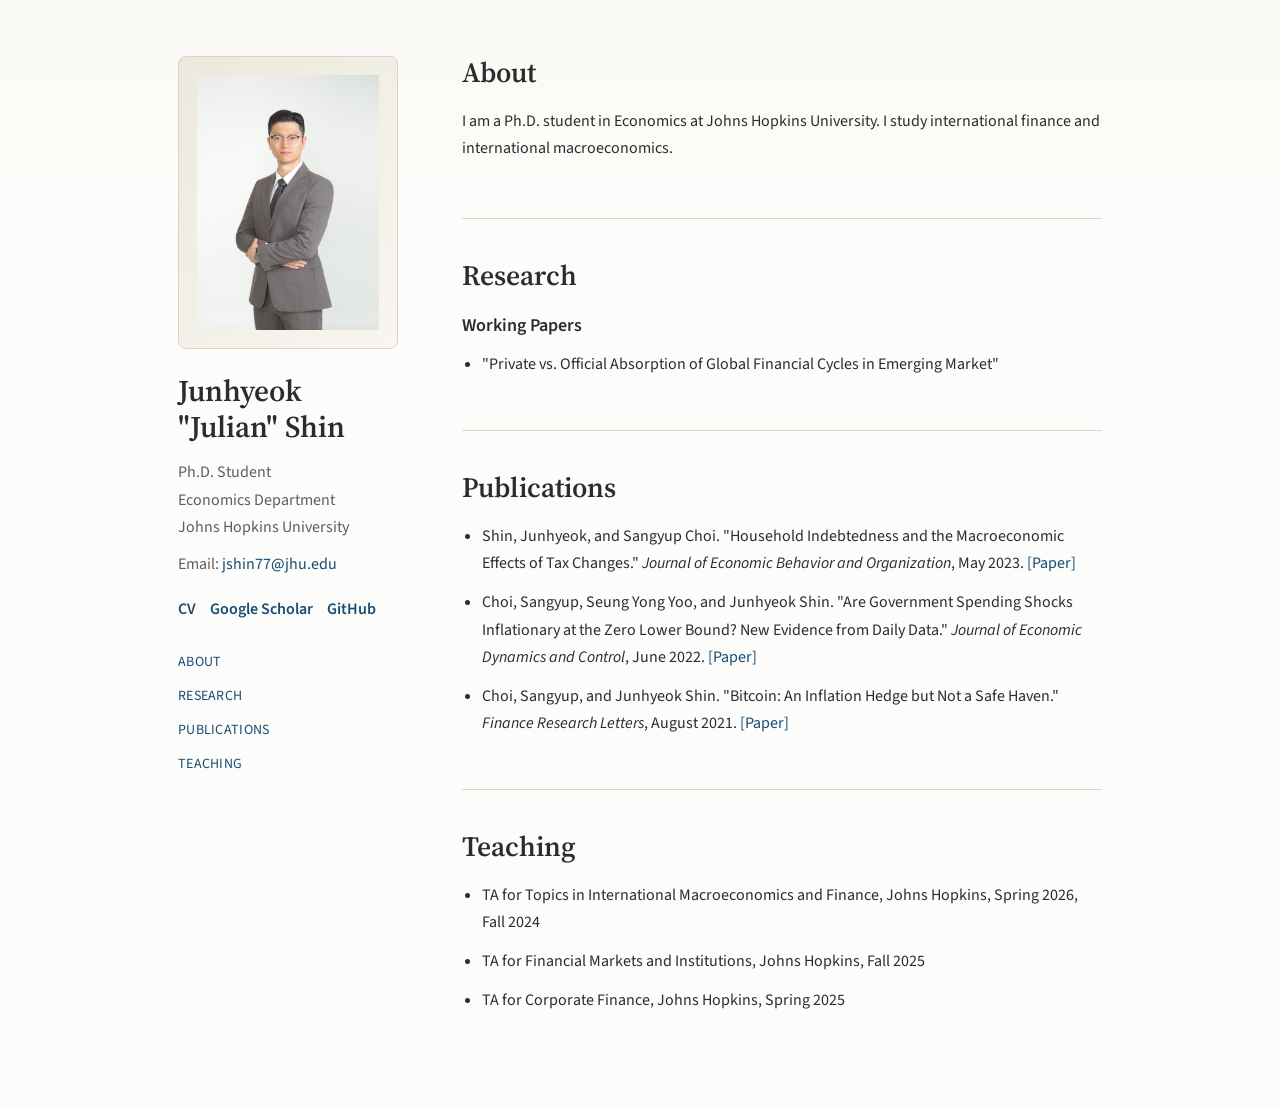
==== index.html @ c839daa8 "Update profile photo" ====
<!DOCTYPE html>
<html lang="en">
<head>
  <meta charset="utf-8">
  <meta name="viewport" content="width=device-width, initial-scale=1">
  <title>Junhyeok "Julian" Shin</title>
  <meta
    name="description"
    content="Academic website for Junhyeok Shin, Ph.D. student in Economics at Johns Hopkins University."
  >
  <link rel="preconnect" href="https://fonts.googleapis.com">
  <link rel="preconnect" href="https://fonts.gstatic.com" crossorigin>
  <link
    href="https://fonts.googleapis.com/css2?family=Source+Serif+4:opsz,wght@8..60,400;8..60,600&family=Source+Sans+3:wght@300;400;600&display=swap"
    rel="stylesheet"
  >
  <link rel="stylesheet" href="assets/css/style.css">
</head>
<body>
  <div class="page">
    <aside class="sidebar">
      <div class="photo">
        <img src="assets/images/profile_v2.JPG" alt="Portrait of Junhyeok Shin">
      </div>

      <h1>Junhyeok "Julian" Shin</h1>

      <p class="affiliation">
        Ph.D. Student<br>
        Economics Department<br>
        Johns Hopkins University
      </p>

      <p class="contact">
        Email:
        <a href="mailto:jshin77@jhu.edu">jshin77@jhu.edu</a>
      </p>      

      <div class="links" aria-label="Primary links">
        <a href="assets/files/cv.pdf">CV</a>
        <a
          href="https://scholar.google.com/citations?user=n0yhWNoAAAAJ&hl=en"
          target="_blank"
          rel="noreferrer"
        >Google Scholar</a>
        <a href="https://github.com/junhyeokshin-econ" target="_blank" rel="noreferrer">GitHub</a>
      </div>

      <nav class="section-nav" aria-label="Section navigation">
        <a href="#about">About</a>
        <a href="#research">Research</a>
        <a href="#publications">Publications</a>
        <a href="#teaching">Teaching</a>
      </nav>
    </aside>

    <main class="content">
      <section id="about" class="section">
        <h2>About</h2>
        <p>
          I am a Ph.D. student in Economics at Johns Hopkins University. 
          I study international finance and international macroeconomics.
        </p>
        
      </section>

      <section id="research" class="section">
        <h2>Research</h2>
        

        <div class="entry-list">
          <article class="entry">
            <h3>Working Papers</h3>
            <ul>
              <li>
                "Private vs. Official Absorption of Global Financial Cycles in Emerging Market"
              </li>
            </ul>
          </article>          
        </div>
      </section>

      <section id="publications" class="section">
        <h2>Publications</h2>
        <ul class="publication-list">
          <li>
            Shin, Junhyeok, and Sangyup Choi. "Household Indebtedness and the
            Macroeconomic Effects of Tax Changes." <em>Journal of Economic Behavior
            and Organization</em>, May 2023.
            <a href="https://doi.org/10.1016/j.jebo.2023.02.022" target="_blank" rel="noreferrer">[Paper]</a>
          </li>
          <li>
            Choi, Sangyup, Seung Yong Yoo, and Junhyeok Shin. "Are Government
            Spending Shocks Inflationary at the Zero Lower Bound? New Evidence from
            Daily Data." <em>Journal of Economic Dynamics and Control</em>, June
            2022.
            <a href="https://doi.org/10.1016/j.jedc.2022.104423" target="_blank" rel="noreferrer">[Paper]</a>
          </li>
          <li>
            Choi, Sangyup, and Junhyeok Shin. "Bitcoin: An Inflation Hedge but Not a
            Safe Haven." <em>Finance Research Letters</em>, August 2021.
            <a href="https://doi.org/10.1016/j.frl.2021.102379" target="_blank" rel="noreferrer">[Paper]</a>
          </li>
        </ul>
      </section>

      <section id="teaching" class="section">
        <h2>Teaching</h2>
        <ul class="publication-list">
          <li>TA for Topics in International Macroeconomics and Finance, Johns Hopkins, Spring 2026, Fall 2024</li>
          <li>TA for Financial Markets and Institutions, Johns Hopkins, Fall 2025</li>
          <li>TA for Corporate Finance, Johns Hopkins, Spring 2025</li>
        </ul>
      
    
    </main>
  </div>
</body>
</html>
---- assets/css/style.css ----
:root {
  --text: #2c2c2c;
  --text-secondary: #5d5d5d;
  --text-light: #767676;
  --accent: #184d74;
  --accent-hover: #0f334d;
  --background: #fcfcfa;
  --surface: #f0efe9;
  --border: #d8d4ca;
  --sidebar-width: 220px;
  --page-width: 980px;
  --page-gap: 64px;
  --section-gap: 40px;
}

*,
*::before,
*::after {
  box-sizing: border-box;
}

html {
  scroll-behavior: smooth;
}

body {
  margin: 0;
  font-family: "Source Sans 3", "Helvetica Neue", Arial, sans-serif;
  font-size: 16px;
  line-height: 1.7;
  color: var(--text);
  background: linear-gradient(180deg, #faf9f5 0%, var(--background) 220px);
  -webkit-font-smoothing: antialiased;
}

a {
  color: var(--accent);
  text-decoration: none;
}

a:hover {
  color: var(--accent-hover);
}

.page {
  max-width: var(--page-width);
  margin: 0 auto;
  padding: 56px 28px 80px;
  display: flex;
  gap: var(--page-gap);
}

.sidebar {
  width: var(--sidebar-width);
  flex-shrink: 0;
  position: sticky;
  top: 40px;
  align-self: flex-start;
}

.photo {
  width: 100%;
  aspect-ratio: 3 / 4;
  border: 1px solid var(--border);
  border-radius: 8px;
  background: linear-gradient(135deg, #ece8dd 0%, #f8f6ef 100%);
  color: var(--text-light);
  display: flex;
  align-items: center;
  justify-content: center;
  padding: 18px;
  margin-bottom: 24px;
  text-align: center;
  font-size: 14px;
}

.photo img {
  width: 100%;
  height: 100%;
  object-fit: contain;
  display: block;
}

.sidebar h1 {
  margin: 0 0 14px;
  font-family: "Source Serif 4", Georgia, serif;
  font-size: 30px;
  font-weight: 600;
  line-height: 1.2;
}

.affiliation,
.contact {
  margin: 0 0 10px;
  color: var(--text-secondary);
}

.links {
  display: flex;
  flex-wrap: wrap;
  gap: 14px;
  margin: 18px 0 28px;
  font-weight: 600;
}

.section-nav {
  display: flex;
  flex-direction: column;
  gap: 10px;
  font-size: 14px;
  letter-spacing: 0.02em;
  text-transform: uppercase;
}

.content {
  min-width: 0;
  flex: 1;
}

.section {
  padding-bottom: var(--section-gap);
  margin-bottom: var(--section-gap);
  border-bottom: 1px solid var(--border);
}

.section:last-child {
  border-bottom: 0;
  margin-bottom: 0;
  padding-bottom: 0;
}

.section h2 {
  margin: 0 0 18px;
  font-family: "Source Serif 4", Georgia, serif;
  font-size: 28px;
  font-weight: 600;
  line-height: 1.2;
}

.section p {
  margin: 0 0 16px;
}

.entry-list {
  display: grid;
  gap: 28px;
}

.entry h3 {
  margin: 0 0 10px;
  font-size: 18px;
  font-weight: 600;
  color: var(--text);
}

.entry ul,
.publication-list {
  margin: 0;
  padding-left: 20px;
}

.entry li,
.publication-list li {
  margin-bottom: 12px;
}

@media (max-width: 860px) {
  .page {
    flex-direction: column;
    gap: 36px;
    padding: 32px 20px 56px;
  }

  .sidebar {
    width: 100%;
    position: static;
  }

  .photo {
    max-width: 240px;
  }

  .section-nav {
    flex-direction: row;
    flex-wrap: wrap;
    gap: 14px;
  }

  .section h2 {
    font-size: 24px;
  }
}
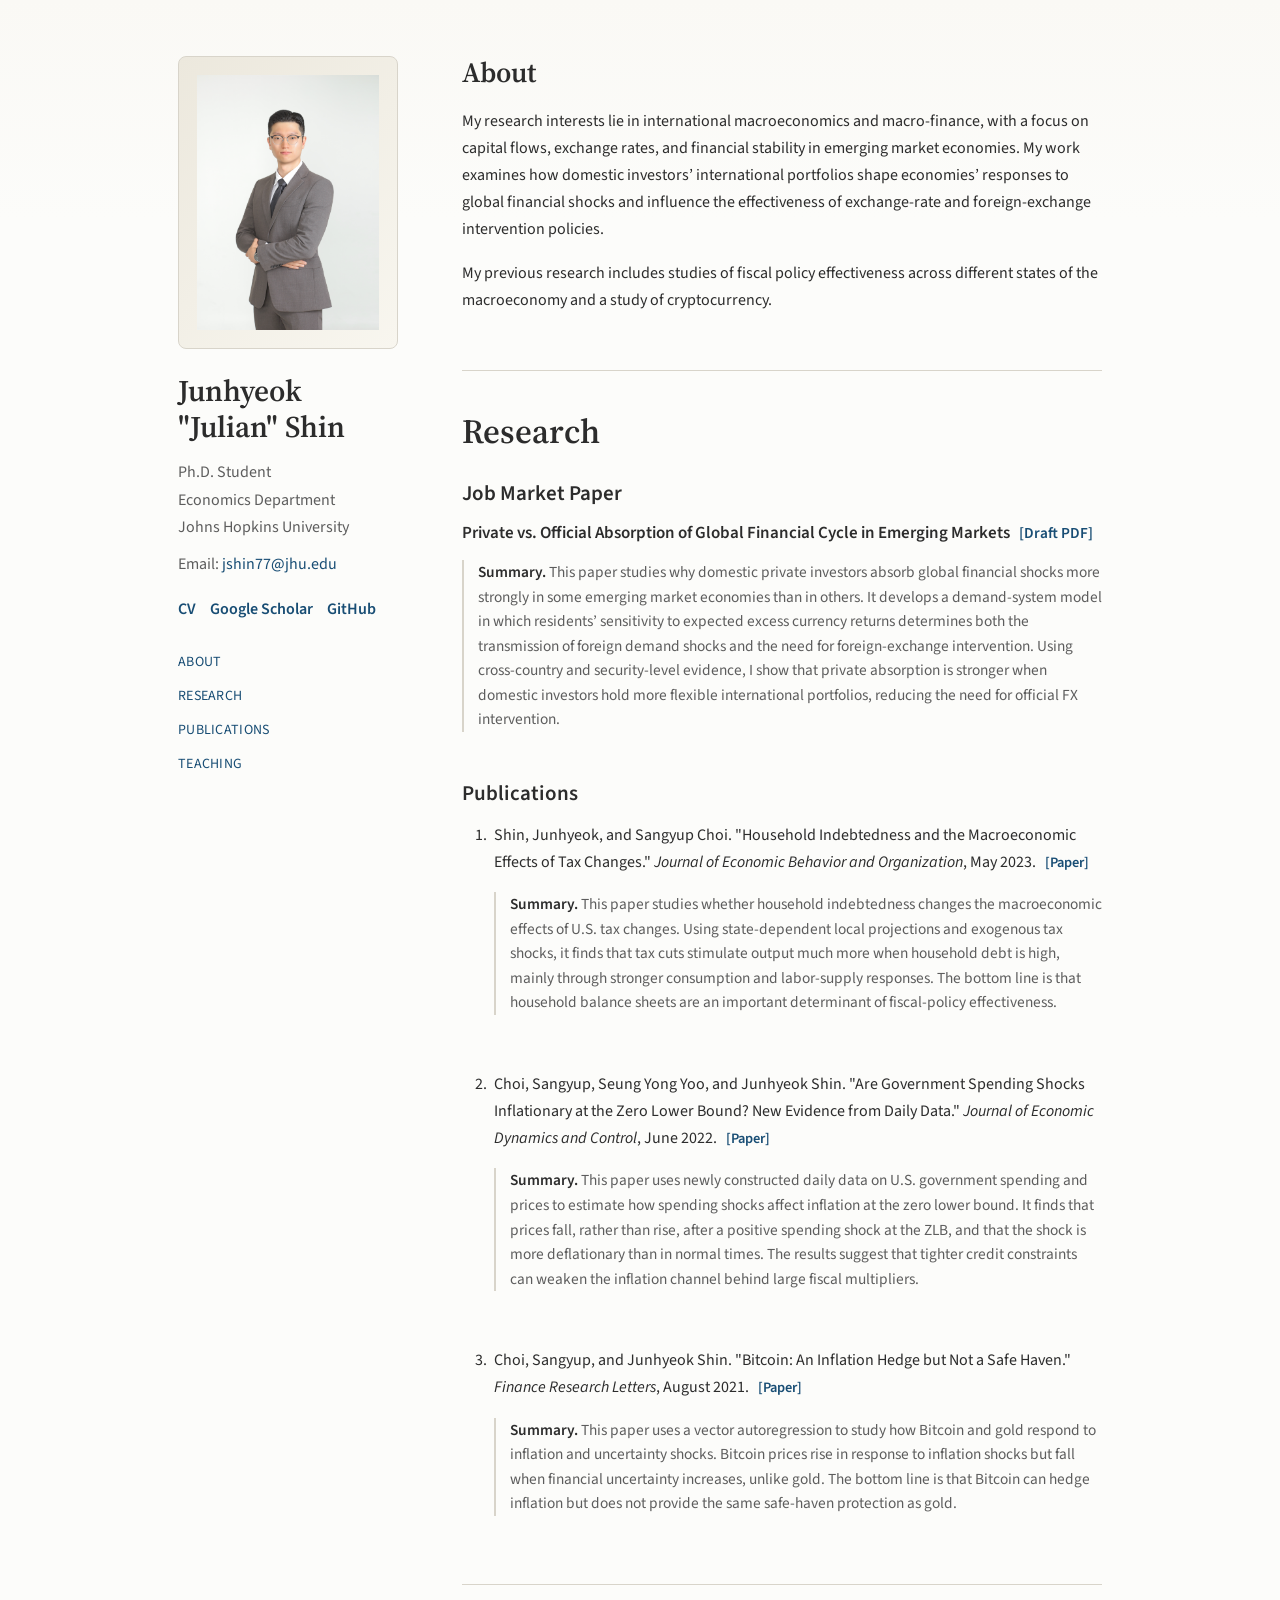
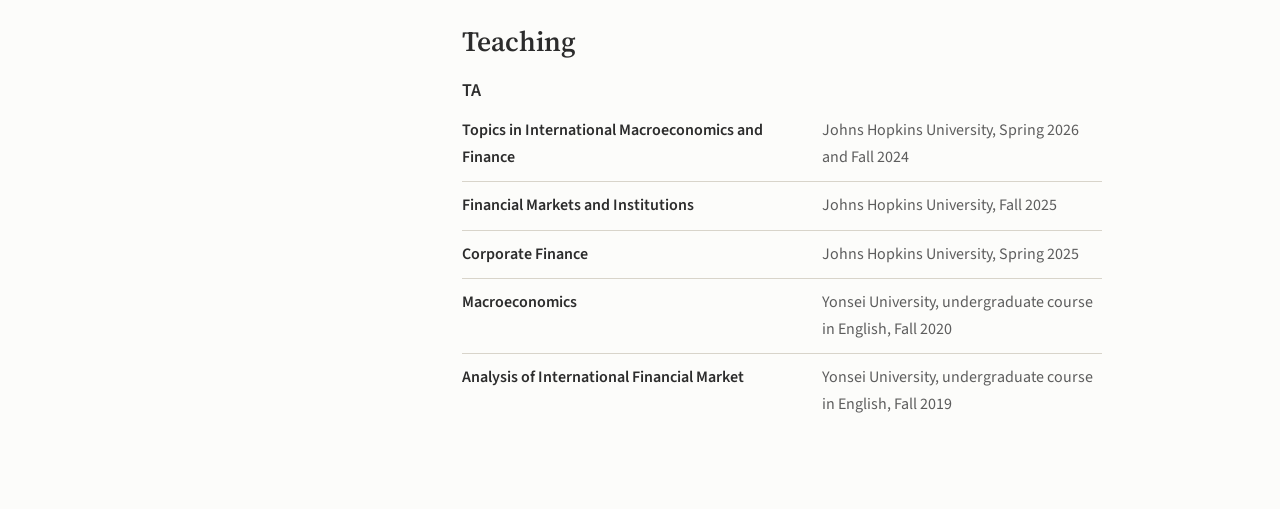
==== commit b0653bc6: "Extended About section. Added paper summaries. Restructured research and teaching tabs" ====
--- a/index.html
+++ b/index.html
@@ -11,7 +11,7 @@
   <link rel="preconnect" href="https://fonts.googleapis.com">
   <link rel="preconnect" href="https://fonts.gstatic.com" crossorigin>
   <link
-    href="https://fonts.googleapis.com/css2?family=Source+Serif+4:opsz,wght@8..60,400;8..60,600&family=Source+Sans+3:wght@300;400;600&display=swap"
+    href="https://fonts.googleapis.com/css2?family=Source+Serif+4:opsz,wght@8..60,400;8..60,600&amp;family=Source+Sans+3:wght@300;400;600&amp;display=swap"
     rel="stylesheet"
   >
   <link rel="stylesheet" href="assets/css/style.css">
@@ -34,12 +34,12 @@
       <p class="contact">
         Email:
         <a href="mailto:jshin77@jhu.edu">jshin77@jhu.edu</a>
-      </p>      
+      </p>
 
       <div class="links" aria-label="Primary links">
         <a href="assets/files/cv.pdf">CV</a>
         <a
-          href="https://scholar.google.com/citations?user=n0yhWNoAAAAJ&hl=en"
+          href="https://scholar.google.com/citations?user=n0yhWNoAAAAJ&amp;hl=en"
           target="_blank"
           rel="noreferrer"
         >Google Scholar</a>
@@ -58,61 +58,104 @@
       <section id="about" class="section">
         <h2>About</h2>
         <p>
-          I am a Ph.D. student in Economics at Johns Hopkins University. 
-          I study international finance and international macroeconomics.
+          My research interests lie in international macroeconomics and macro-finance, with a focus on capital flows, exchange rates, and financial stability in emerging market economies. My work examines how domestic investors&rsquo; international portfolios shape economies&rsquo; responses to global financial shocks and influence the effectiveness of exchange-rate and foreign-exchange intervention policies.
         </p>
-        
+        <p>
+          My previous research includes studies of fiscal policy effectiveness across different states of the macroeconomy and a study of cryptocurrency.
+        </p>
       </section>
 
-      <section id="research" class="section">
+      <section id="research" class="section research-section">
         <h2>Research</h2>
-        
 
         <div class="entry-list">
           <article class="entry">
-            <h3>Working Papers</h3>
-            <ul>
-              <li>
-                "Private vs. Official Absorption of Global Financial Cycles in Emerging Market"
+            <h3>Job Market Paper</h3>
+            <div class="paper-list">
+              <article class="paper">
+                <h4>
+                  Private vs. Official Absorption of Global Financial Cycle in Emerging Markets
+                  <a class="paper-link" href="assets/files/JMP-Draft_Jul21.pdf">[Draft PDF]</a>
+                </h4>
+                <p class="paper-summary">
+                  <span class="summary-label">Summary.</span>
+                  This paper studies why domestic private investors absorb global financial shocks more strongly in some emerging market economies than in others. It develops a demand-system model in which residents&rsquo; sensitivity to expected excess currency returns determines both the transmission of foreign demand shocks and the need for foreign-exchange intervention. Using cross-country and security-level evidence, I show that private absorption is stronger when domestic investors hold more flexible international portfolios, reducing the need for official FX intervention.
+                </p>
+              </article>
+            </div>
+          </article>
+          <article id="publications" class="entry">
+            <h3>Publications</h3>
+            <ol class="publication-list">
+              <li class="publication">
+                <p class="publication-citation">
+                  Shin, Junhyeok, and Sangyup Choi. "Household Indebtedness and the
+                  Macroeconomic Effects of Tax Changes." <em>Journal of Economic Behavior
+                  and Organization</em>, May 2023.
+                  <a class="paper-link" href="https://doi.org/10.1016/j.jebo.2023.02.022" target="_blank" rel="noreferrer">[Paper]</a>
+                </p>
+                <p class="paper-summary">
+                  <span class="summary-label">Summary.</span>
+                  This paper studies whether household indebtedness changes the macroeconomic effects of U.S. tax changes. Using state-dependent local projections and exogenous tax shocks, it finds that tax cuts stimulate output much more when household debt is high, mainly through stronger consumption and labor-supply responses. The bottom line is that household balance sheets are an important determinant of fiscal-policy effectiveness.
+                </p>
               </li>
-            </ul>
-          </article>          
+              <li class="publication">
+                <p class="publication-citation">
+                  Choi, Sangyup, Seung Yong Yoo, and Junhyeok Shin. "Are Government
+                  Spending Shocks Inflationary at the Zero Lower Bound? New Evidence from
+                  Daily Data." <em>Journal of Economic Dynamics and Control</em>, June
+                  2022.
+                  <a class="paper-link" href="https://doi.org/10.1016/j.jedc.2022.104423" target="_blank" rel="noreferrer">[Paper]</a>
+                </p>
+                <p class="paper-summary">
+                  <span class="summary-label">Summary.</span>
+                  This paper uses newly constructed daily data on U.S. government spending and prices to estimate how spending shocks affect inflation at the zero lower bound. It finds that prices fall, rather than rise, after a positive spending shock at the ZLB, and that the shock is more deflationary than in normal times. The results suggest that tighter credit constraints can weaken the inflation channel behind large fiscal multipliers.
+                </p>
+              </li>
+              <li class="publication">
+                <p class="publication-citation">
+                  Choi, Sangyup, and Junhyeok Shin. "Bitcoin: An Inflation Hedge but Not a
+                  Safe Haven." <em>Finance Research Letters</em>, August 2021.
+                  <a class="paper-link" href="https://doi.org/10.1016/j.frl.2021.102379" target="_blank" rel="noreferrer">[Paper]</a>
+                </p>
+                <p class="paper-summary">
+                  <span class="summary-label">Summary.</span>
+                  This paper uses a vector autoregression to study how Bitcoin and gold respond to inflation and uncertainty shocks. Bitcoin prices rise in response to inflation shocks but fall when financial uncertainty increases, unlike gold. The bottom line is that Bitcoin can hedge inflation but does not provide the same safe-haven protection as gold.
+                </p>
+              </li>
+            </ol>
+          </article>
         </div>
-      </section>
-
-      <section id="publications" class="section">
-        <h2>Publications</h2>
-        <ul class="publication-list">
-          <li>
-            Shin, Junhyeok, and Sangyup Choi. "Household Indebtedness and the
-            Macroeconomic Effects of Tax Changes." <em>Journal of Economic Behavior
-            and Organization</em>, May 2023.
-            <a href="https://doi.org/10.1016/j.jebo.2023.02.022" target="_blank" rel="noreferrer">[Paper]</a>
-          </li>
-          <li>
-            Choi, Sangyup, Seung Yong Yoo, and Junhyeok Shin. "Are Government
-            Spending Shocks Inflationary at the Zero Lower Bound? New Evidence from
-            Daily Data." <em>Journal of Economic Dynamics and Control</em>, June
-            2022.
-            <a href="https://doi.org/10.1016/j.jedc.2022.104423" target="_blank" rel="noreferrer">[Paper]</a>
-          </li>
-          <li>
-            Choi, Sangyup, and Junhyeok Shin. "Bitcoin: An Inflation Hedge but Not a
-            Safe Haven." <em>Finance Research Letters</em>, August 2021.
-            <a href="https://doi.org/10.1016/j.frl.2021.102379" target="_blank" rel="noreferrer">[Paper]</a>
-          </li>
-        </ul>
       </section>
 
       <section id="teaching" class="section">
         <h2>Teaching</h2>
-        <ul class="publication-list">
-          <li>TA for Topics in International Macroeconomics and Finance, Johns Hopkins, Spring 2026, Fall 2024</li>
-          <li>TA for Financial Markets and Institutions, Johns Hopkins, Fall 2025</li>
-          <li>TA for Corporate Finance, Johns Hopkins, Spring 2025</li>
-        </ul>
-      
-    
+        <article class="entry">
+          <h3>TA</h3>
+          <ul class="course-list">
+            <li>
+              <span class="course">Topics in International Macroeconomics and Finance</span>
+              <span class="course-meta">Johns Hopkins University, Spring 2026 and Fall 2024</span>
+            </li>
+            <li>
+              <span class="course">Financial Markets and Institutions</span>
+              <span class="course-meta">Johns Hopkins University, Fall 2025</span>
+            </li>
+            <li>
+              <span class="course">Corporate Finance</span>
+              <span class="course-meta">Johns Hopkins University, Spring 2025</span>
+            </li>
+            <li>
+              <span class="course">Macroeconomics</span>
+              <span class="course-meta">Yonsei University, undergraduate course in English, Fall 2020</span>
+            </li>
+            <li>
+              <span class="course">Analysis of International Financial Market</span>
+              <span class="course-meta">Yonsei University, undergraduate course in English, Fall 2019</span>
+            </li>
+          </ul>
+        </article>
+      </section>
     </main>
   </div>
 </body>
--- a/assets/css/style.css
+++ b/assets/css/style.css
@@ -137,6 +137,11 @@
   line-height: 1.2;
 }
 
+.research-section > h2 {
+  margin-bottom: 24px;
+  font-size: 34px;
+}
+
 .section p {
   margin: 0 0 16px;
 }
@@ -153,15 +158,98 @@
   color: var(--text);
 }
 
-.entry ul,
+.research-section .entry h3 {
+  font-size: 21px;
+}
+
+.publication-list,
+.course-list {
+  margin: 0;
+  padding-left: 20px;
+}
+
+.entry li {
+  margin-bottom: 12px;
+}
+
+.paper-list {
+  display: grid;
+  gap: 22px;
+}
+
+.paper h4 {
+  margin: 0;
+  font-size: 17px;
+  font-weight: 600;
+  line-height: 1.45;
+}
+
+.paper-link {
+  margin-left: 6px;
+  white-space: nowrap;
+  font-size: 0.9em;
+  font-weight: 600;
+}
+
 .publication-list {
-  margin: 0;
-  padding-left: 20px;
-}
-
-.entry li,
+  display: grid;
+  gap: 28px;
+  padding-left: 28px;
+}
+
 .publication-list li {
-  margin-bottom: 12px;
+  padding-left: 4px;
+}
+
+.publication-citation {
+  margin: 0;
+}
+
+.paper-summary {
+  margin: 9px 0 0;
+  padding-left: 14px;
+  border-left: 2px solid var(--border);
+  color: var(--text-secondary);
+  font-size: 0.96rem;
+  line-height: 1.6;
+}
+
+.paper h4 + .paper-summary {
+  margin-top: 14px;
+}
+
+.summary-label {
+  color: var(--text);
+  font-weight: 600;
+}
+
+.course-list {
+  display: grid;
+  gap: 0;
+  list-style: none;
+  padding-left: 0;
+}
+
+.course-list li {
+  display: grid;
+  grid-template-columns: minmax(0, 1.2fr) minmax(220px, 1fr);
+  gap: 8px 24px;
+  margin: 0;
+  padding: 10px 0;
+  border-top: 1px solid var(--border);
+}
+
+.course-list li:first-child {
+  padding-top: 0;
+  border-top: 0;
+}
+
+.course {
+  font-weight: 600;
+}
+
+.course-meta {
+  color: var(--text-secondary);
 }
 
 @media (max-width: 860px) {
@@ -189,4 +277,13 @@
   .section h2 {
     font-size: 24px;
   }
-}
+
+  .research-section > h2 {
+    font-size: 30px;
+  }
+
+  .course-list li {
+    grid-template-columns: 1fr;
+    gap: 2px;
+  }
+}
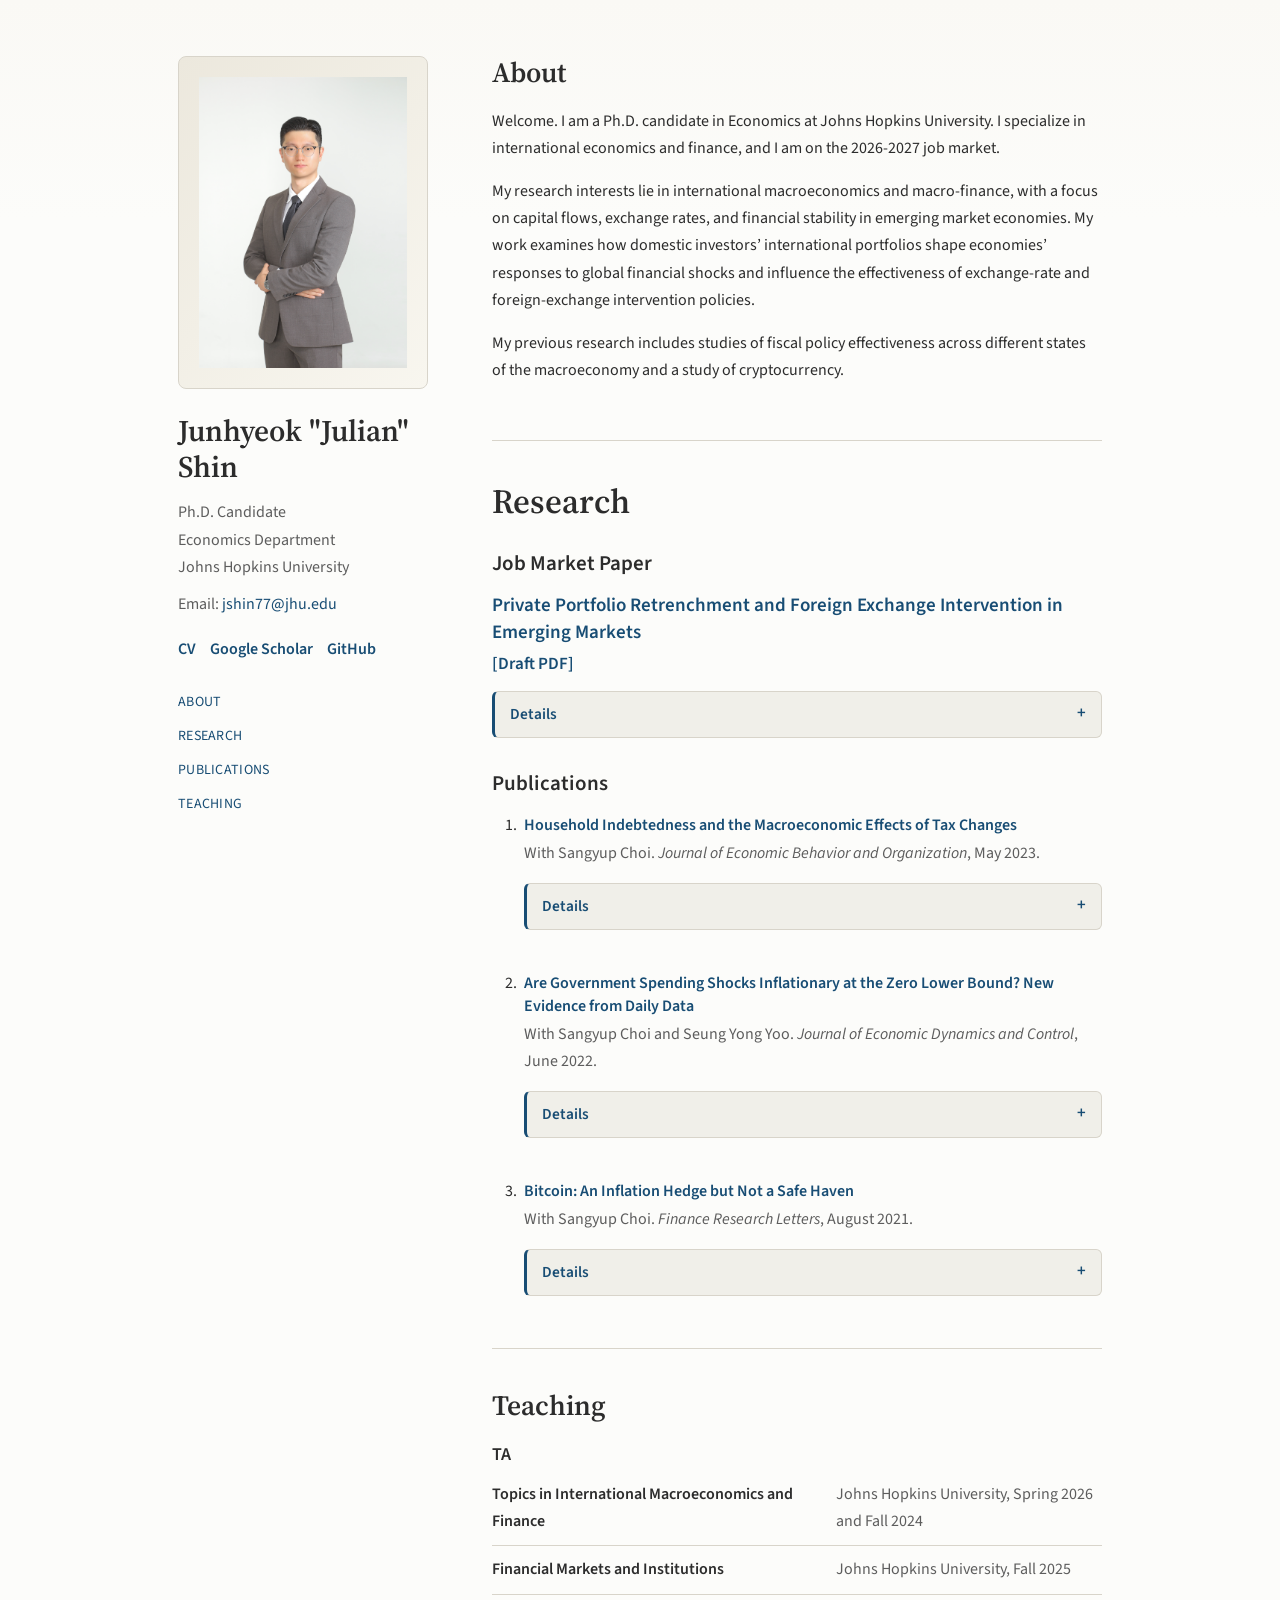
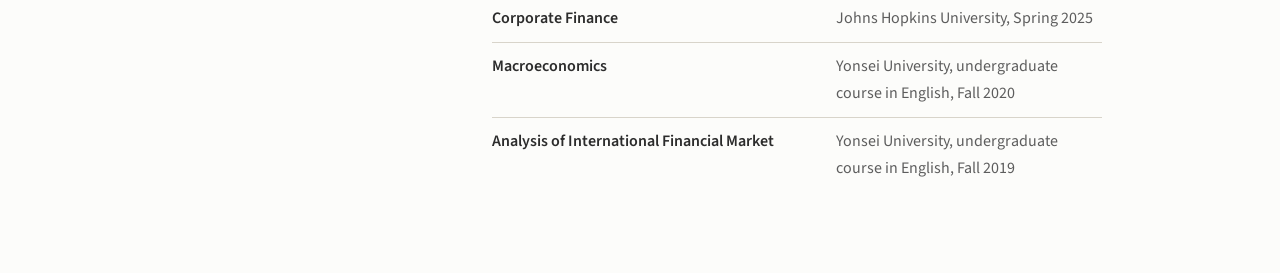
==== commit 46f557ce: "Abstracts and figures in the box. Some minor updates" ====
--- a/index.html
+++ b/index.html
@@ -6,7 +6,7 @@
   <title>Junhyeok "Julian" Shin</title>
   <meta
     name="description"
-    content="Academic website for Junhyeok Shin, Ph.D. student in Economics at Johns Hopkins University."
+    content="Academic website for Junhyeok Shin, Ph.D. candidate in Economics at Johns Hopkins University."
   >
   <link rel="preconnect" href="https://fonts.googleapis.com">
   <link rel="preconnect" href="https://fonts.gstatic.com" crossorigin>
@@ -26,7 +26,7 @@
       <h1>Junhyeok "Julian" Shin</h1>
 
       <p class="affiliation">
-        Ph.D. Student<br>
+        Ph.D. Candidate<br>
         Economics Department<br>
         Johns Hopkins University
       </p>
@@ -58,6 +58,9 @@
       <section id="about" class="section">
         <h2>About</h2>
         <p>
+          Welcome. I am a Ph.D. candidate in Economics at Johns Hopkins University. I specialize in international economics and finance, and I am on the 2026-2027 job market.
+        </p>
+        <p>
           My research interests lie in international macroeconomics and macro-finance, with a focus on capital flows, exchange rates, and financial stability in emerging market economies. My work examines how domestic investors&rsquo; international portfolios shape economies&rsquo; responses to global financial shocks and influence the effectiveness of exchange-rate and foreign-exchange intervention policies.
         </p>
         <p>
@@ -74,13 +77,19 @@
             <div class="paper-list">
               <article class="paper">
                 <h4>
-                  Private vs. Official Absorption of Global Financial Cycle in Emerging Markets
-                  <a class="paper-link" href="assets/files/JMP-Draft_Jul21.pdf">[Draft PDF]</a>
+                  <a class="paper-title" href="assets/files/JMP-Draft_Aug13.pdf">Private Portfolio Retrenchment and Foreign Exchange Intervention in Emerging Markets</a>
+                  <a class="paper-link" href="assets/files/JMP-Draft_Aug13.pdf">[Draft PDF]</a>
                 </h4>
-                <p class="paper-summary">
-                  <span class="summary-label">Summary.</span>
-                  This paper studies why domestic private investors absorb global financial shocks more strongly in some emerging market economies than in others. It develops a demand-system model in which residents&rsquo; sensitivity to expected excess currency returns determines both the transmission of foreign demand shocks and the need for foreign-exchange intervention. Using cross-country and security-level evidence, I show that private absorption is stronger when domestic investors hold more flexible international portfolios, reducing the need for official FX intervention.
-                </p>
+                <details class="abstract">
+                  <summary>Details</summary>
+                  <p>
+                    <strong>Abstract:</strong> This paper studies how domestic investors absorb global shocks in emerging markets and how private absorption shapes foreign exchange intervention (FXI). It develops a demand-system model in which residents&rsquo; return-elastic retrenchment from foreign assets governs the optimal FXI policy as well as the transmission of foreign demand shocks to expected excess currency returns. Using a panel IV regression of 19 emerging markets we find that private retrenchment is more elastic to return differential where FXI is more intensive. The model predicts stronger absorption when investors with flexible and internationally diversified portfolios hold more wealth. Consistent with this prediction, a 10-percentage-point increase in pension-fund and insurance-company assets relative to GDP is associated with a roughly 10 percent larger semi-elasticity. Security-level data on Colombian pension funds show that their net purchases of foreign securities fall when expected excess currency returns rise, consistent with the mechanism. Finally, controlling for pension-fund and insurance-company assets widens the estimated difference between floaters and interveners in the response of expected excess currency returns to VIX changes.
+                  </p>
+                  <figure class="paper-figure">
+                    <img src="assets/images/paperfigures/JMP_fxi-elasticity.png" alt="Scatter plot of gross portfolio outflow elasticity against excess currency return and FXI intensity">
+                    <figcaption>Gross Portfolio Outflow&rsquo;s Elasticity to Excess Currency Return against FXI Intensity</figcaption>
+                  </figure>
+                </details>
               </article>
             </div>
           </article>
@@ -89,39 +98,51 @@
             <ol class="publication-list">
               <li class="publication">
                 <p class="publication-citation">
-                  Shin, Junhyeok, and Sangyup Choi. "Household Indebtedness and the
-                  Macroeconomic Effects of Tax Changes." <em>Journal of Economic Behavior
-                  and Organization</em>, May 2023.
-                  <a class="paper-link" href="https://doi.org/10.1016/j.jebo.2023.02.022" target="_blank" rel="noreferrer">[Paper]</a>
+                  <a class="paper-title" href="https://doi.org/10.1016/j.jebo.2023.02.022" target="_blank" rel="noreferrer">Household Indebtedness and the Macroeconomic Effects of Tax Changes</a>
+                  <span class="citation-details">With Sangyup Choi. <em>Journal of Economic Behavior and Organization</em>, May 2023.</span>
                 </p>
-                <p class="paper-summary">
-                  <span class="summary-label">Summary.</span>
-                  This paper studies whether household indebtedness changes the macroeconomic effects of U.S. tax changes. Using state-dependent local projections and exogenous tax shocks, it finds that tax cuts stimulate output much more when household debt is high, mainly through stronger consumption and labor-supply responses. The bottom line is that household balance sheets are an important determinant of fiscal-policy effectiveness.
-                </p>
+                <details class="abstract">
+                  <summary>Details</summary>
+                  <p>
+                    <strong>Abstract:</strong> This study investigates whether household indebtedness influences the macroeconomic effects of U.S. tax changes. By applying a state-dependent local projection method to the exogenous tax shock series, we find that a tax cut is more effective in stimulating output when the economy is characterized by higher household indebtedness. The household debt-dependent tax policy is primarily driven by (i) the response of private consumption, not private investment; (ii) changes in personal income tax, not corporate income tax, suggesting the relevance of a higher MPC of constrained households in understanding the documented state dependence. In response to a tax cut, labor supply also increases more during a high-debt state, which is consistent with the micro-level evidence on the labor supply of constrained households, thereby contributing to higher tax multipliers. Our findings are robust to a battery of sensitivity checks, especially controlling for the additional states of the economy considered in the literature.
+                  </p>
+                  <figure class="paper-figure">
+                    <img src="assets/images/paperfigures/jebo_irf.png" alt="Impulse responses of GDP to a tax cut shock by household debt level">
+                    <figcaption>Impulse Response of GDP to a Tax Cut Shock by Household Debt Level</figcaption>
+                  </figure>
+                </details>
               </li>
               <li class="publication">
                 <p class="publication-citation">
-                  Choi, Sangyup, Seung Yong Yoo, and Junhyeok Shin. "Are Government
-                  Spending Shocks Inflationary at the Zero Lower Bound? New Evidence from
-                  Daily Data." <em>Journal of Economic Dynamics and Control</em>, June
-                  2022.
-                  <a class="paper-link" href="https://doi.org/10.1016/j.jedc.2022.104423" target="_blank" rel="noreferrer">[Paper]</a>
+                  <a class="paper-title" href="https://doi.org/10.1016/j.jedc.2022.104423" target="_blank" rel="noreferrer">Are Government Spending Shocks Inflationary at the Zero Lower Bound? New Evidence from Daily Data</a>
+                  <span class="citation-details">With Sangyup Choi and Seung Yong Yoo. <em>Journal of Economic Dynamics and Control</em>, June 2022.</span>
                 </p>
-                <p class="paper-summary">
-                  <span class="summary-label">Summary.</span>
-                  This paper uses newly constructed daily data on U.S. government spending and prices to estimate how spending shocks affect inflation at the zero lower bound. It finds that prices fall, rather than rise, after a positive spending shock at the ZLB, and that the shock is more deflationary than in normal times. The results suggest that tighter credit constraints can weaken the inflation channel behind large fiscal multipliers.
-                </p>
+                <details class="abstract">
+                  <summary>Details</summary>
+                  <p>
+                    <strong>Abstract:</strong> Are government spending shocks inflationary at the zero lower bound (ZLB)? Despite the importance of the inflation channel in amplifying government spending multipliers at the ZLB, empirical studies have not provided a clear answer to this question. Exploiting newly constructed high-frequency data on government spending and the price index of the U.S. economy, we find that prices decline in response to a positive government spending shock at the ZLB. Government spending shocks are also more deflationary at the ZLB than during normal times. While our finding is difficult to reconcile with standard New Keynesian models, which predict a larger fiscal multiplier following fiscal expansion at the ZLB&mdash;driven by rising inflation and a falling real interest rate&mdash;a model with credit constraints can explain this anomaly.
+                  </p>
+                  <figure class="paper-figure">
+                    <img src="assets/images/paperfigures/jedc_irf.jpg" alt="Impulse responses of the online price index to defense spending contract and payment shocks">
+                    <figcaption>Impulse Response of Online Price Index to Defense Spending Contract and Payment Shock</figcaption>
+                  </figure>
+                </details>
               </li>
               <li class="publication">
                 <p class="publication-citation">
-                  Choi, Sangyup, and Junhyeok Shin. "Bitcoin: An Inflation Hedge but Not a
-                  Safe Haven." <em>Finance Research Letters</em>, August 2021.
-                  <a class="paper-link" href="https://doi.org/10.1016/j.frl.2021.102379" target="_blank" rel="noreferrer">[Paper]</a>
+                  <a class="paper-title" href="https://doi.org/10.1016/j.frl.2021.102379" target="_blank" rel="noreferrer">Bitcoin: An Inflation Hedge but Not a Safe Haven</a>
+                  <span class="citation-details">With Sangyup Choi. <em>Finance Research Letters</em>, August 2021.</span>
                 </p>
-                <p class="paper-summary">
-                  <span class="summary-label">Summary.</span>
-                  This paper uses a vector autoregression to study how Bitcoin and gold respond to inflation and uncertainty shocks. Bitcoin prices rise in response to inflation shocks but fall when financial uncertainty increases, unlike gold. The bottom line is that Bitcoin can hedge inflation but does not provide the same safe-haven protection as gold.
-                </p>
+                <details class="abstract">
+                  <summary>Details</summary>
+                  <p>
+                    <strong>Abstract:</strong> During the recent COVID-19 pandemic, many commonalities shared by Bitcoin and gold raise the question of whether Bitcoin can hedge inflation or provide a safe haven as gold often does. By estimating a Vector Autoregression (VAR) model, we provide systematic evidence on the relationship among inflation, uncertainty, and Bitcoin and gold prices. Bitcoin appreciates against inflation (or inflation expectation) shocks, confirming its inflation-hedging property claimed by investors. However, unlike gold, Bitcoin prices decline in response to financial uncertainty shocks, rejecting the safe-haven quality. Interestingly, Bitcoin prices do not decrease after policy uncertainty shocks, partly consistent with the notion of Bitcoin&rsquo;s independence from government authorities. We also find an interesting asymmetry in the drivers of Bitcoin price dynamics between the bullish and bearish market. The main findings hold with or without the COVID-19 pandemic episode.
+                  </p>
+                  <figure class="paper-figure">
+                    <img src="assets/images/paperfigures/frl_irf.png" alt="Impulse responses of Bitcoin and gold prices to different shocks">
+                    <figcaption>Impulse Response of Bitcoin and Gold Prices to Different Shocks</figcaption>
+                  </figure>
+                </details>
               </li>
             </ol>
           </article>
--- a/assets/css/style.css
+++ b/assets/css/style.css
@@ -7,7 +7,7 @@
   --background: #fcfcfa;
   --surface: #f0efe9;
   --border: #d8d4ca;
-  --sidebar-width: 220px;
+  --sidebar-width: 250px;
   --page-width: 980px;
   --page-gap: 64px;
   --section-gap: 40px;
@@ -68,7 +68,7 @@
   display: flex;
   align-items: center;
   justify-content: center;
-  padding: 18px;
+  padding: 20px;
   margin-bottom: 24px;
   text-align: center;
   font-size: 14px;
@@ -179,13 +179,32 @@
 
 .paper h4 {
   margin: 0;
-  font-size: 17px;
+  font-size: 19px;
   font-weight: 600;
   line-height: 1.45;
 }
 
+.paper-title {
+  display: block;
+  color: var(--accent);
+  font-weight: 600;
+  line-height: 1.45;
+}
+
+.paper-title:hover {
+  color: var(--accent-hover);
+  text-decoration: underline;
+  text-underline-offset: 3px;
+}
+
+.paper-title:focus-visible {
+  outline: 2px solid currentColor;
+  outline-offset: 3px;
+}
+
 .paper-link {
-  margin-left: 6px;
+  display: inline-block;
+  margin-top: 5px;
   white-space: nowrap;
   font-size: 0.9em;
   font-weight: 600;
@@ -205,22 +224,84 @@
   margin: 0;
 }
 
-.paper-summary {
+.citation-details {
+  display: block;
+  margin-top: 3px;
+  color: var(--text-secondary);
+}
+
+.abstract {
   margin: 9px 0 0;
-  padding-left: 14px;
-  border-left: 2px solid var(--border);
+  border: 1px solid var(--border);
+  border-left: 3px solid var(--accent);
+  border-radius: 6px;
+  background: var(--surface);
   color: var(--text-secondary);
   font-size: 0.96rem;
   line-height: 1.6;
 }
 
-.paper h4 + .paper-summary {
+.abstract summary {
+  padding: 10px 15px;
+  color: var(--accent);
+  cursor: pointer;
+  font-weight: 600;
+  list-style: none;
+}
+
+.abstract summary::-webkit-details-marker {
+  display: none;
+}
+
+.abstract summary::after {
+  content: "+";
+  float: right;
+  font-size: 1.1em;
+  line-height: 1.4;
+}
+
+.abstract[open] summary {
+  border-bottom: 1px solid var(--border);
+}
+
+.abstract[open] summary::after {
+  content: "-";
+}
+
+.abstract p {
+  margin: 0;
+  padding: 12px 15px 14px;
+}
+
+.abstract p strong {
+  color: var(--text);
+}
+
+.paper-figure {
+  margin: 0 15px 16px;
+  text-align: center;
+}
+
+.paper-figure img {
+  display: block;
+  width: 100%;
+  max-width: 100%;
+  height: auto;
+  margin: 0 auto;
+}
+
+.paper-figure figcaption {
+  max-width: 100%;
+  margin: 9px auto 0;
+  color: var(--text);
+  font-size: 0.95rem;
+  font-weight: 600;
+  line-height: 1.4;
+  text-wrap: balance;
+}
+
+.paper h4 + .abstract {
   margin-top: 14px;
-}
-
-.summary-label {
-  color: var(--text);
-  font-weight: 600;
 }
 
 .course-list {
@@ -265,7 +346,7 @@
   }
 
   .photo {
-    max-width: 240px;
+    max-width: 280px;
   }
 
   .section-nav {
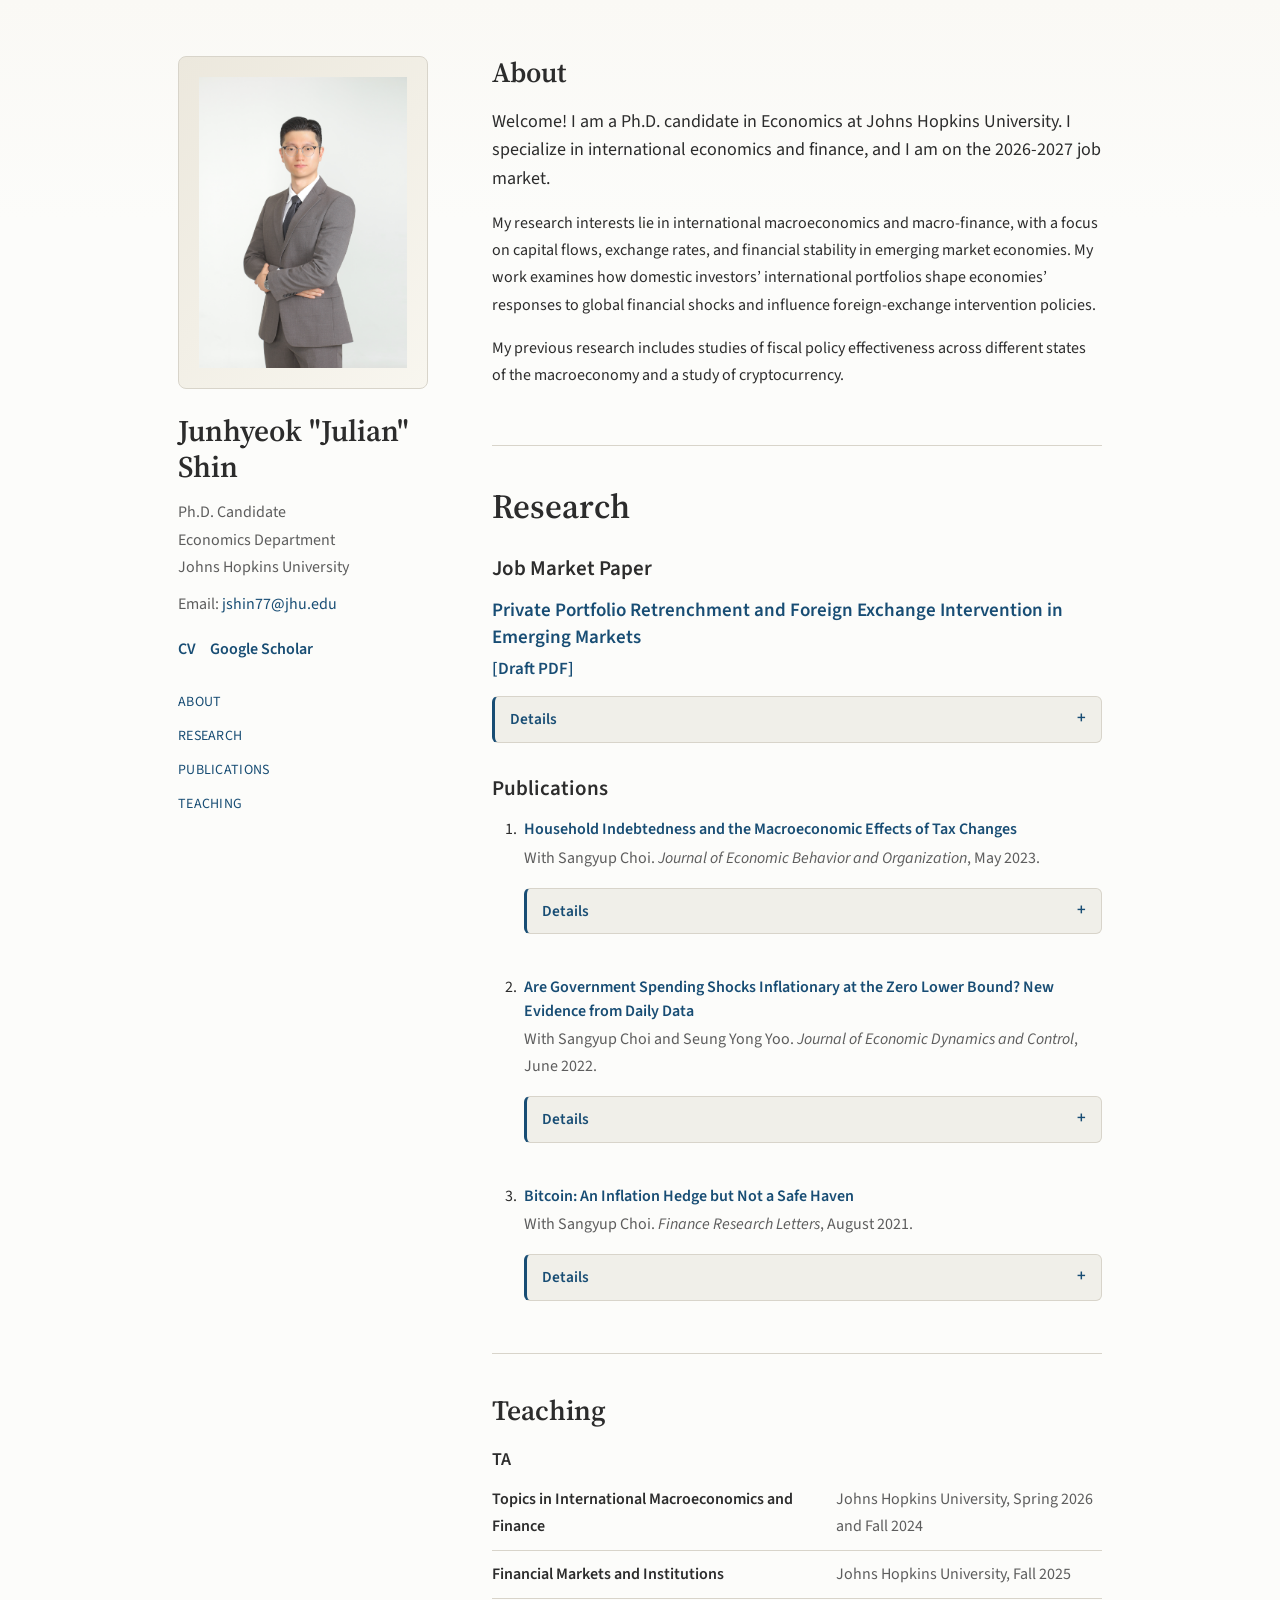
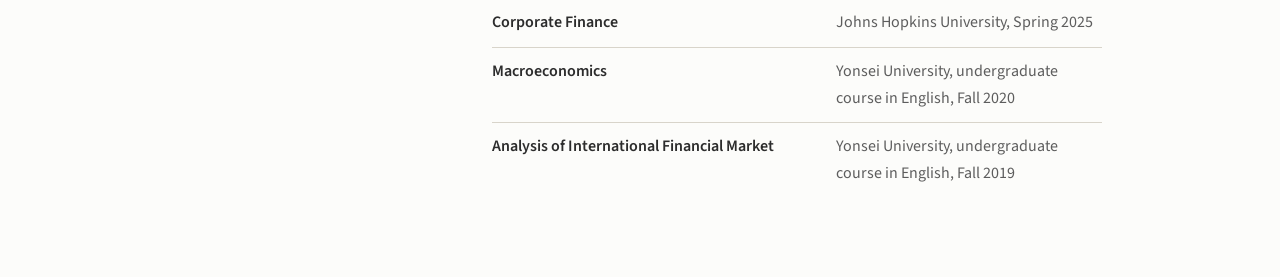
==== commit 2059f4da: "New draft, new abstract, some changes in 'about'" ====
--- a/index.html
+++ b/index.html
@@ -43,7 +43,6 @@
           target="_blank"
           rel="noreferrer"
         >Google Scholar</a>
-        <a href="https://github.com/junhyeokshin-econ" target="_blank" rel="noreferrer">GitHub</a>
       </div>
 
       <nav class="section-nav" aria-label="Section navigation">
@@ -57,11 +56,11 @@
     <main class="content">
       <section id="about" class="section">
         <h2>About</h2>
-        <p>
-          Welcome. I am a Ph.D. candidate in Economics at Johns Hopkins University. I specialize in international economics and finance, and I am on the 2026-2027 job market.
+        <p class="about-intro">
+          Welcome! I am a Ph.D. candidate in Economics at Johns Hopkins University. I specialize in international economics and finance, and I am on the 2026-2027 job market.
         </p>
         <p>
-          My research interests lie in international macroeconomics and macro-finance, with a focus on capital flows, exchange rates, and financial stability in emerging market economies. My work examines how domestic investors&rsquo; international portfolios shape economies&rsquo; responses to global financial shocks and influence the effectiveness of exchange-rate and foreign-exchange intervention policies.
+          My research interests lie in international macroeconomics and macro-finance, with a focus on capital flows, exchange rates, and financial stability in emerging market economies. My work examines how domestic investors&rsquo; international portfolios shape economies&rsquo; responses to global financial shocks and influence foreign-exchange intervention policies.
         </p>
         <p>
           My previous research includes studies of fiscal policy effectiveness across different states of the macroeconomy and a study of cryptocurrency.
@@ -77,13 +76,13 @@
             <div class="paper-list">
               <article class="paper">
                 <h4>
-                  <a class="paper-title" href="assets/files/JMP-Draft_Aug13.pdf">Private Portfolio Retrenchment and Foreign Exchange Intervention in Emerging Markets</a>
-                  <a class="paper-link" href="assets/files/JMP-Draft_Aug13.pdf">[Draft PDF]</a>
+                  <a class="paper-title" href="assets/files/JMP-Draft_Latest.pdf">Private Portfolio Retrenchment and Foreign Exchange Intervention in Emerging Markets</a>
+                  <a class="paper-link" href="assets/files/JMP-Draft_Latest.pdf">[Draft PDF]</a>
                 </h4>
                 <details class="abstract">
                   <summary>Details</summary>
                   <p>
-                    <strong>Abstract:</strong> This paper studies how domestic investors absorb global shocks in emerging markets and how private absorption shapes foreign exchange intervention (FXI). It develops a demand-system model in which residents&rsquo; return-elastic retrenchment from foreign assets governs the optimal FXI policy as well as the transmission of foreign demand shocks to expected excess currency returns. Using a panel IV regression of 19 emerging markets we find that private retrenchment is more elastic to return differential where FXI is more intensive. The model predicts stronger absorption when investors with flexible and internationally diversified portfolios hold more wealth. Consistent with this prediction, a 10-percentage-point increase in pension-fund and insurance-company assets relative to GDP is associated with a roughly 10 percent larger semi-elasticity. Security-level data on Colombian pension funds show that their net purchases of foreign securities fall when expected excess currency returns rise, consistent with the mechanism. Finally, controlling for pension-fund and insurance-company assets widens the estimated difference between floaters and interveners in the response of expected excess currency returns to VIX changes.
+                    <strong>Abstract:</strong> This paper studies how domestic private investors absorb global financial shocks in emerging markets and how private absorption shapes foreign exchange intervention policy (FXI). Using a panel of 19 emerging markets, we estimate the semi-elasticity of residents' gross portfolio outflows to expected excess currency returns. The estimates show that FXI is more intensive where private retrenchment is less return-elastic. We find the strength of retrenchment varies with institutional-investor development: a 10-percentage-point increase in pension-fund and insurance-company assets relative to GDP is associated with a roughly 10 percent larger semi-elasticity. Security-level data from Colombian pension funds provide complementary micro evidence. Net foreign asset purchases by Colombian pension funds decline when expected excess currency returns rise, while the micro-estimates of elasticities indicate that retrenchment per peso varies across mandates, illustrating how the allocation of savings across investors shapes aggregate absorption. Accounting for institutional-investor size widens the estimated difference between floaters and interveners in responses of expected excess currency returns to VIX changes. A parsimonious demand-system model interprets these patterns as FXI substituting for private retrenchment and explains why unconditional comparisons across policy regimes understate intervention's stabilizing effect.
                   </p>
                   <figure class="paper-figure">
                     <img src="assets/images/paperfigures/JMP_fxi-elasticity.png" alt="Scatter plot of gross portfolio outflow elasticity against excess currency return and FXI intensity">
--- a/assets/css/style.css
+++ b/assets/css/style.css
@@ -146,6 +146,11 @@
   margin: 0 0 16px;
 }
 
+.about-intro {
+  font-size: 18px;
+  line-height: 1.6;
+}
+
 .entry-list {
   display: grid;
   gap: 28px;
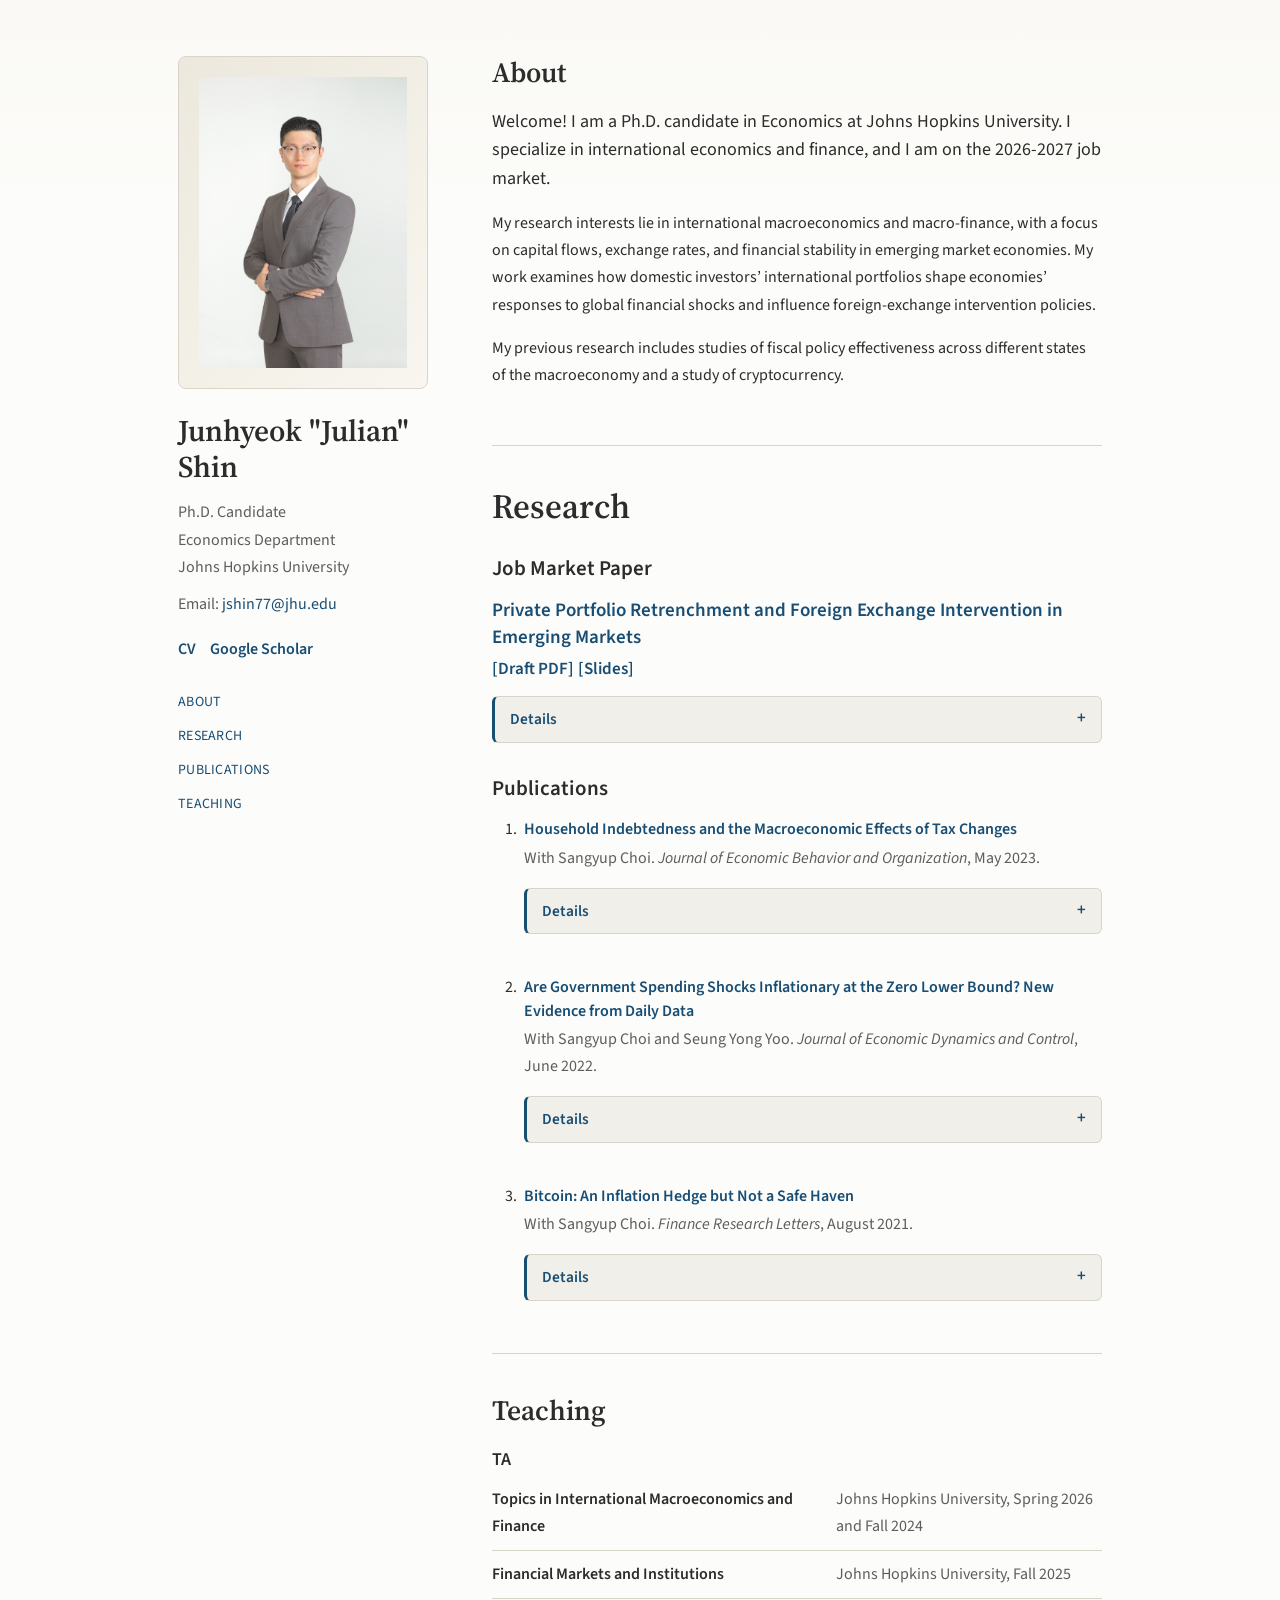
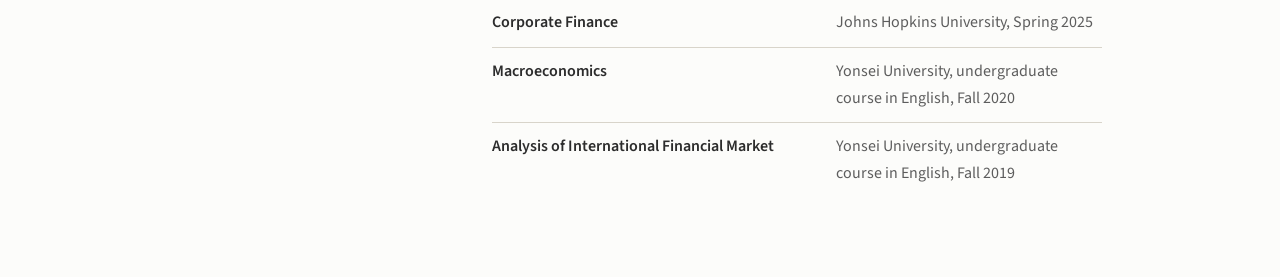
==== commit 2cfd314e: "Slides for Job talk at hopkins added" ====
--- a/index.html
+++ b/index.html
@@ -78,6 +78,7 @@
                 <h4>
                   <a class="paper-title" href="assets/files/JMP-Draft_Latest.pdf">Private Portfolio Retrenchment and Foreign Exchange Intervention in Emerging Markets</a>
                   <a class="paper-link" href="assets/files/JMP-Draft_Latest.pdf">[Draft PDF]</a>
+                  <a class="paper-link" href="assets/files/slides_jobtalk_Shin.pdf" target="_blank" rel="noopener noreferrer">[Slides]</a>
                 </h4>
                 <details class="abstract">
                   <summary>Details</summary>
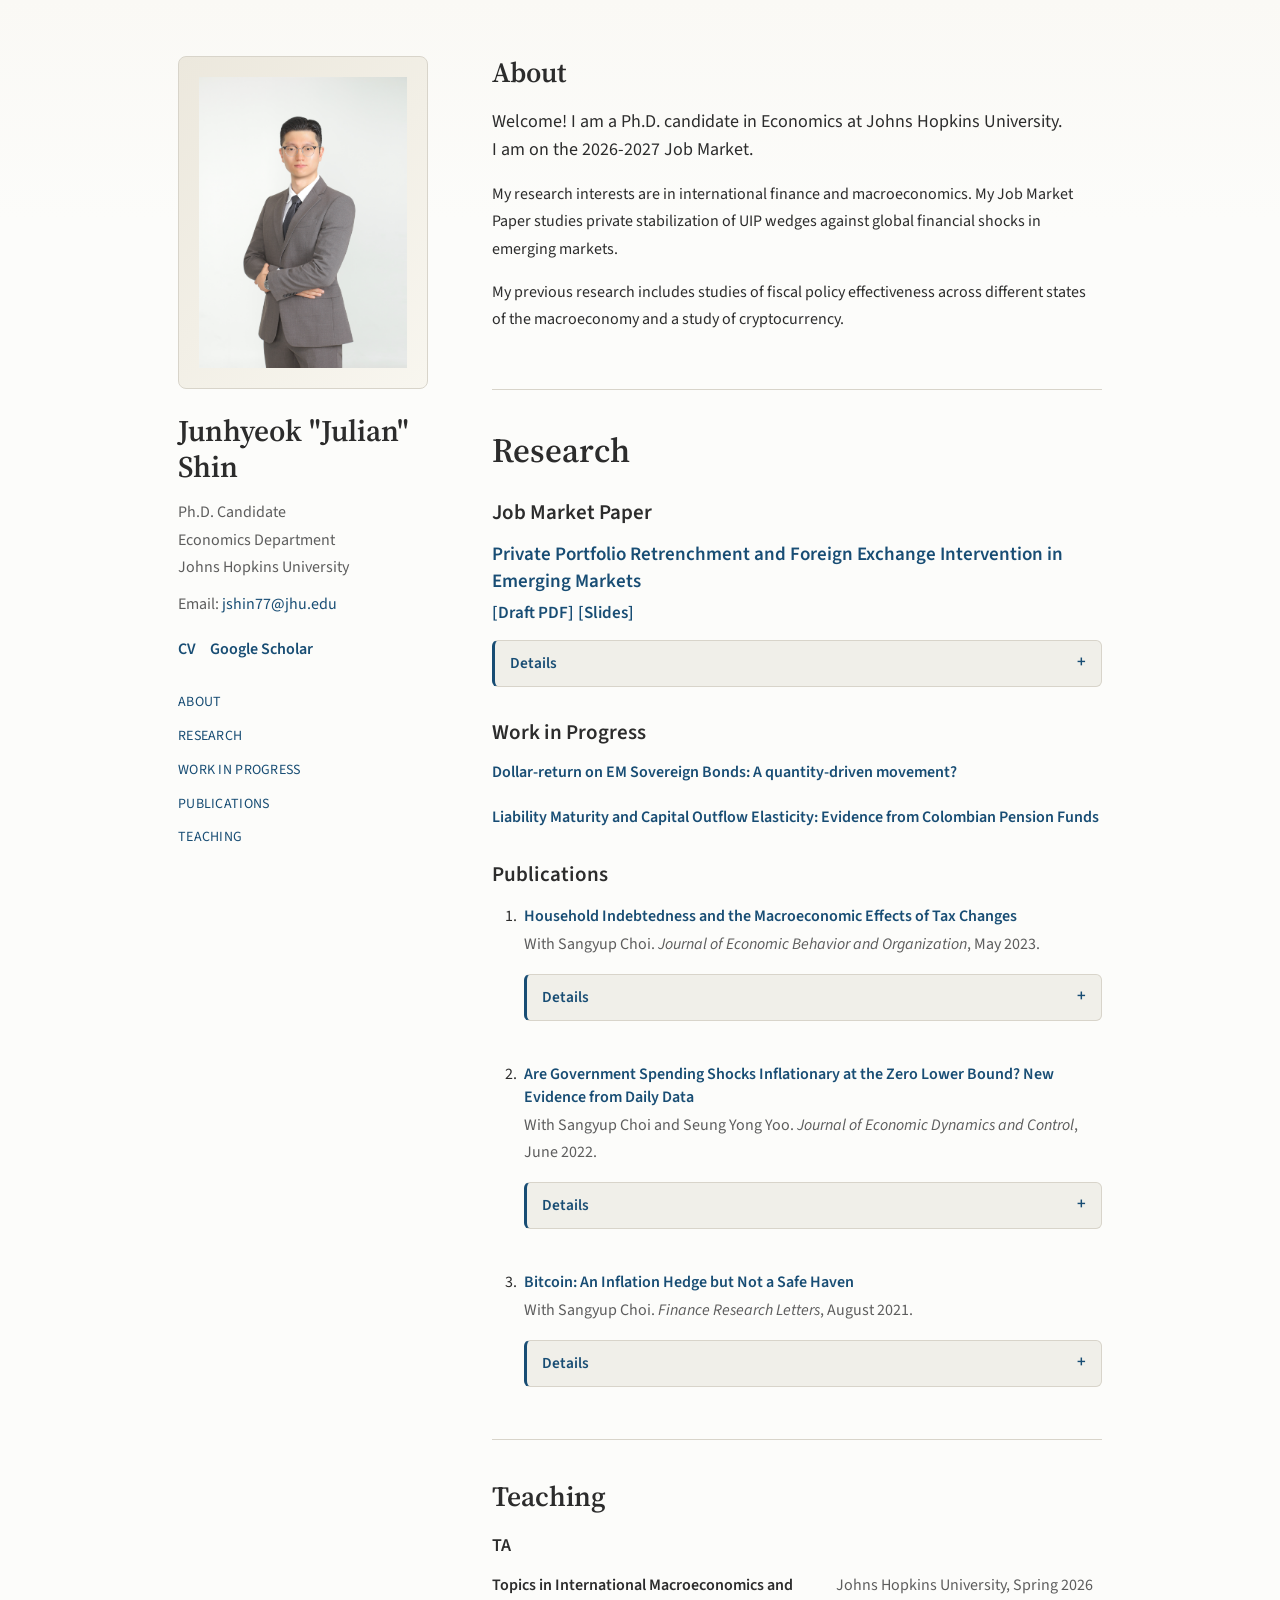
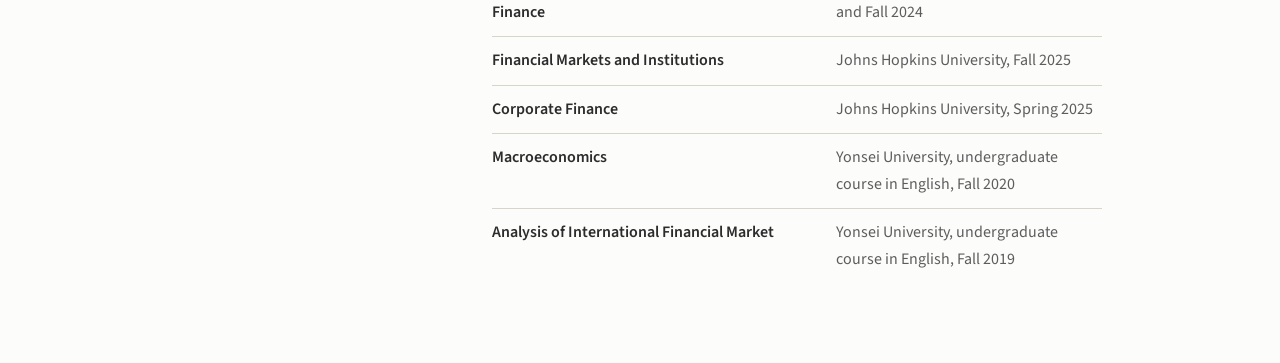
==== commit c38fa0d2: "Revised about, updated cv with KAEA presentation" ====
--- a/index.html
+++ b/index.html
@@ -48,6 +48,7 @@
       <nav class="section-nav" aria-label="Section navigation">
         <a href="#about">About</a>
         <a href="#research">Research</a>
+        <a href="#work-in-progress">Work in Progress</a>
         <a href="#publications">Publications</a>
         <a href="#teaching">Teaching</a>
       </nav>
@@ -57,10 +58,11 @@
       <section id="about" class="section">
         <h2>About</h2>
         <p class="about-intro">
-          Welcome! I am a Ph.D. candidate in Economics at Johns Hopkins University. I specialize in international economics and finance, and I am on the 2026-2027 job market.
+          Welcome! I am a Ph.D. candidate in Economics at Johns Hopkins University.<br>
+          I am on the 2026-2027 Job Market.
         </p>
         <p>
-          My research interests lie in international macroeconomics and macro-finance, with a focus on capital flows, exchange rates, and financial stability in emerging market economies. My work examines how domestic investors&rsquo; international portfolios shape economies&rsquo; responses to global financial shocks and influence foreign-exchange intervention policies.
+          My research interests are in international finance and macroeconomics. My Job Market Paper studies private stabilization of UIP wedges against global financial shocks in emerging markets.
         </p>
         <p>
           My previous research includes studies of fiscal policy effectiveness across different states of the macroeconomy and a study of cryptocurrency.
@@ -90,6 +92,17 @@
                     <figcaption>Gross Portfolio Outflow&rsquo;s Elasticity to Excess Currency Return against FXI Intensity</figcaption>
                   </figure>
                 </details>
+              </article>
+            </div>
+          </article>
+          <article id="work-in-progress" class="entry">
+            <h3>Work in Progress</h3>
+            <div class="paper-list">
+              <article class="paper">
+                <h4 class="paper-title">Dollar-return on EM Sovereign Bonds: A quantity-driven movement?</h4>
+              </article>
+              <article class="paper">
+                <h4 class="paper-title">Liability Maturity and Capital Outflow Elasticity: Evidence from Colombian Pension Funds</h4>
               </article>
             </div>
           </article>
--- a/assets/css/style.css
+++ b/assets/css/style.css
@@ -196,13 +196,17 @@
   line-height: 1.45;
 }
 
-.paper-title:hover {
+#work-in-progress .paper-title {
+  font-size: inherit;
+}
+
+.paper-title[href]:hover {
   color: var(--accent-hover);
   text-decoration: underline;
   text-underline-offset: 3px;
 }
 
-.paper-title:focus-visible {
+.paper-title[href]:focus-visible {
   outline: 2px solid currentColor;
   outline-offset: 3px;
 }
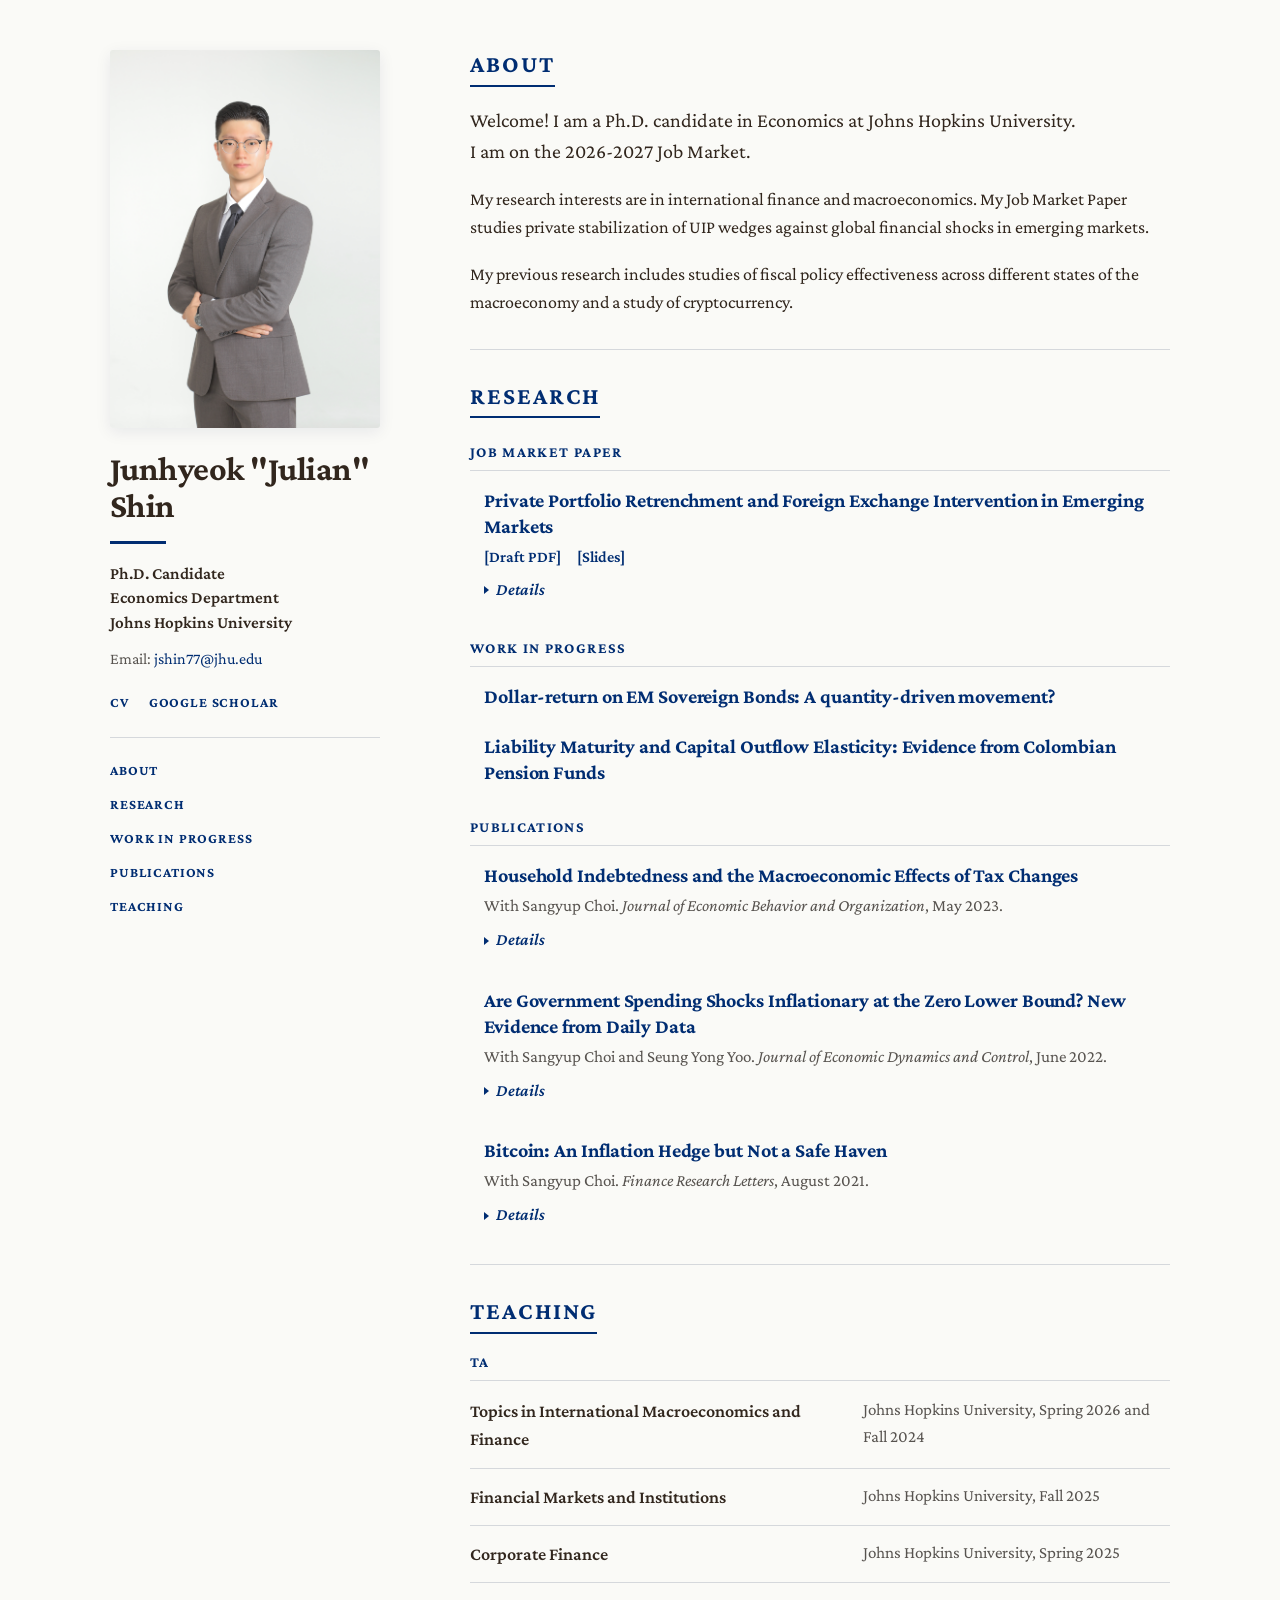
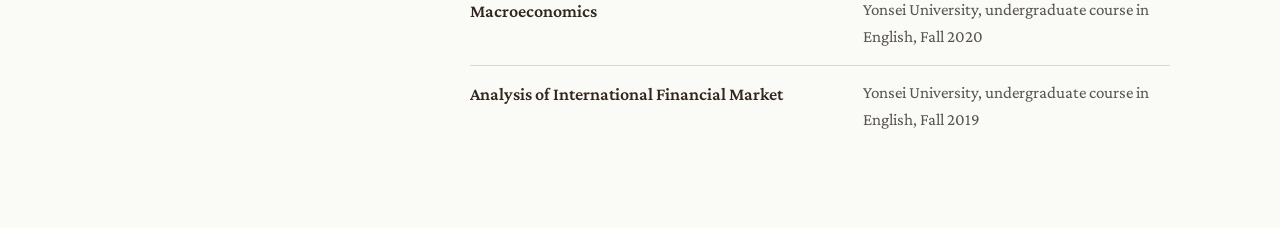
==== commit 8789259f: "new design a la jhazell" ====
--- a/index.html
+++ b/index.html
@@ -4,6 +4,8 @@
   <meta charset="utf-8">
   <meta name="viewport" content="width=device-width, initial-scale=1">
   <title>Junhyeok "Julian" Shin</title>
+  <link rel="icon" type="image/png" sizes="32x32" href="assets/images/jhu-shield-32.png">
+  <link rel="icon" type="image/png" sizes="192x192" href="assets/images/jhu-shield-192.png">
   <meta
     name="description"
     content="Academic website for Junhyeok Shin, Ph.D. candidate in Economics at Johns Hopkins University."
@@ -11,7 +13,7 @@
   <link rel="preconnect" href="https://fonts.googleapis.com">
   <link rel="preconnect" href="https://fonts.gstatic.com" crossorigin>
   <link
-    href="https://fonts.googleapis.com/css2?family=Source+Serif+4:opsz,wght@8..60,400;8..60,600&amp;family=Source+Sans+3:wght@300;400;600&amp;display=swap"
+    href="https://fonts.googleapis.com/css2?family=Crimson+Pro:ital,wght@0,400;0,600;0,700;1,400;1,600&amp;display=swap"
     rel="stylesheet"
   >
   <link rel="stylesheet" href="assets/css/style.css">
--- a/assets/css/style.css
+++ b/assets/css/style.css
@@ -1,16 +1,16 @@
 :root {
-  --text: #2c2c2c;
-  --text-secondary: #5d5d5d;
-  --text-light: #767676;
-  --accent: #184d74;
-  --accent-hover: #0f334d;
-  --background: #fcfcfa;
-  --surface: #f0efe9;
-  --border: #d8d4ca;
-  --sidebar-width: 250px;
-  --page-width: 980px;
-  --page-gap: 64px;
-  --section-gap: 40px;
+  --text: #31261d;
+  --text-secondary: #57534f;
+  --accent: #002d72;
+  --accent-hover: #001d4a;
+  --background: #fafaf7;
+  --surface: #f0f2f5;
+  --border: #d5d8dc;
+  --sidebar-width: 270px;
+  --page-width: 1120px;
+  --page-gap: 90px;
+  --section-gap: 32px;
+  --paper-title-size: 20px;
 }
 
 *,
@@ -25,27 +25,43 @@
 
 body {
   margin: 0;
-  font-family: "Source Sans 3", "Helvetica Neue", Arial, sans-serif;
-  font-size: 16px;
-  line-height: 1.7;
+  font-family: "Crimson Pro", Georgia, serif;
+  font-size: 18px;
+  line-height: 1.58;
   color: var(--text);
-  background: linear-gradient(180deg, #faf9f5 0%, var(--background) 220px);
+  background: var(--background);
+  overflow-wrap: break-word;
   -webkit-font-smoothing: antialiased;
+}
+
+::selection {
+  color: #fff;
+  background: var(--accent);
 }
 
 a {
   color: var(--accent);
   text-decoration: none;
+  text-underline-offset: 3px;
+  text-decoration-thickness: 1px;
+  transition: color 150ms ease;
 }
 
 a:hover {
   color: var(--accent-hover);
+  text-decoration: underline;
+}
+
+a:focus-visible,
+summary:focus-visible {
+  outline: 2px solid var(--accent);
+  outline-offset: 4px;
 }
 
 .page {
   max-width: var(--page-width);
   margin: 0 auto;
-  padding: 56px 28px 80px;
+  padding: 50px 30px 80px;
   display: flex;
   gap: var(--page-gap);
 }
@@ -54,39 +70,38 @@
   width: var(--sidebar-width);
   flex-shrink: 0;
   position: sticky;
-  top: 40px;
+  top: 30px;
   align-self: flex-start;
 }
 
 .photo {
   width: 100%;
-  aspect-ratio: 3 / 4;
-  border: 1px solid var(--border);
-  border-radius: 8px;
-  background: linear-gradient(135deg, #ece8dd 0%, #f8f6ef 100%);
-  color: var(--text-light);
-  display: flex;
-  align-items: center;
-  justify-content: center;
-  padding: 20px;
-  margin-bottom: 24px;
-  text-align: center;
-  font-size: 14px;
+  margin-bottom: 22px;
 }
 
 .photo img {
   width: 100%;
-  height: 100%;
-  object-fit: contain;
+  height: auto;
   display: block;
+  border-radius: 3px;
+  box-shadow: 0 4px 16px rgb(0 29 74 / 8%);
 }
 
 .sidebar h1 {
-  margin: 0 0 14px;
-  font-family: "Source Serif 4", Georgia, serif;
-  font-size: 30px;
-  font-weight: 600;
-  line-height: 1.2;
+  margin: 0;
+  font-size: 34px;
+  font-weight: 700;
+  line-height: 1.1;
+  letter-spacing: -0.015em;
+}
+
+.sidebar h1::after {
+  content: "";
+  display: block;
+  width: 56px;
+  height: 3px;
+  margin: 16px 0 18px;
+  background: var(--accent);
 }
 
 .affiliation,
@@ -95,21 +110,47 @@
   color: var(--text-secondary);
 }
 
+.affiliation {
+  color: var(--text);
+  font-size: 17px;
+  font-weight: 600;
+  line-height: 1.45;
+}
+
+.contact {
+  font-size: 16px;
+}
+
 .links {
   display: flex;
   flex-wrap: wrap;
-  gap: 14px;
-  margin: 18px 0 28px;
-  font-weight: 600;
+  gap: 6px 20px;
+  margin: 16px 0 20px;
+  font-size: 14px;
+  font-weight: 700;
+  letter-spacing: 0.06em;
+  text-transform: uppercase;
+}
+
+.links a {
+  padding: 4px 0;
 }
 
 .section-nav {
   display: flex;
   flex-direction: column;
-  gap: 10px;
+  gap: 6px;
+  padding-top: 18px;
+  border-top: 1px solid var(--border);
   font-size: 14px;
-  letter-spacing: 0.02em;
+  font-weight: 700;
+  letter-spacing: 0.06em;
   text-transform: uppercase;
+}
+
+.section-nav a {
+  align-self: flex-start;
+  padding: 3px 0;
 }
 
 .content {
@@ -123,6 +164,11 @@
   border-bottom: 1px solid var(--border);
 }
 
+section[id],
+article[id] {
+  scroll-margin-top: 28px;
+}
+
 .section:last-child {
   border-bottom: 0;
   margin-bottom: 0;
@@ -131,73 +177,85 @@
 
 .section h2 {
   margin: 0 0 18px;
-  font-family: "Source Serif 4", Georgia, serif;
-  font-size: 28px;
-  font-weight: 600;
+  display: inline-block;
+  padding-bottom: 6px;
+  border-bottom: 2px solid var(--accent);
+  color: var(--accent);
+  font-size: 24px;
+  font-weight: 700;
   line-height: 1.2;
+  letter-spacing: 0.08em;
+  text-transform: uppercase;
 }
 
 .research-section > h2 {
   margin-bottom: 24px;
-  font-size: 34px;
 }
 
 .section p {
-  margin: 0 0 16px;
+  margin: 0 0 18px;
+}
+
+.section > p:last-child {
+  margin-bottom: 0;
 }
 
 .about-intro {
-  font-size: 18px;
-  line-height: 1.6;
+  font-size: 20px;
+  line-height: 1.55;
 }
 
 .entry-list {
   display: grid;
-  gap: 28px;
+  gap: 32px;
 }
 
 .entry h3 {
-  margin: 0 0 10px;
-  font-size: 18px;
-  font-weight: 600;
-  color: var(--text);
-}
-
-.research-section .entry h3 {
-  font-size: 21px;
-}
-
-.publication-list,
-.course-list {
-  margin: 0;
-  padding-left: 20px;
-}
-
-.entry li {
-  margin-bottom: 12px;
+  margin: 0 0 16px;
+  padding-bottom: 7px;
+  border-bottom: 1px solid var(--border);
+  font-size: 15px;
+  font-weight: 700;
+  line-height: 1.4;
+  letter-spacing: 0.09em;
+  text-transform: uppercase;
+  color: var(--accent);
 }
 
 .paper-list {
   display: grid;
-  gap: 22px;
+  gap: 24px;
+}
+
+.paper,
+.publication {
+  min-width: 0;
+  padding-left: 12px;
+  border-left: 2px solid transparent;
+  transition: border-color 180ms ease;
+}
+
+.paper:hover,
+.paper:focus-within,
+.publication:hover,
+.publication:focus-within {
+  border-left-color: var(--accent);
 }
 
 .paper h4 {
   margin: 0;
-  font-size: 19px;
-  font-weight: 600;
-  line-height: 1.45;
+  font-size: var(--paper-title-size);
+  font-weight: 700;
+  line-height: 1.3;
 }
 
 .paper-title {
   display: block;
   color: var(--accent);
-  font-weight: 600;
-  line-height: 1.45;
-}
-
-#work-in-progress .paper-title {
-  font-size: inherit;
+  font-size: var(--paper-title-size);
+  font-weight: 700;
+  line-height: 1.3;
+  letter-spacing: -0.005em;
 }
 
 .paper-title[href]:hover {
@@ -206,80 +264,85 @@
   text-underline-offset: 3px;
 }
 
-.paper-title[href]:focus-visible {
-  outline: 2px solid currentColor;
-  outline-offset: 3px;
-}
-
 .paper-link {
   display: inline-block;
-  margin-top: 5px;
+  margin: 8px 12px 0 0;
   white-space: nowrap;
-  font-size: 0.9em;
+  font-size: 16px;
   font-weight: 600;
 }
 
 .publication-list {
   display: grid;
-  gap: 28px;
-  padding-left: 28px;
-}
-
-.publication-list li {
-  padding-left: 4px;
-}
-
-.publication-citation {
+  gap: 30px;
+  margin: 0;
+  padding: 0;
+  list-style: none;
+}
+
+.section .publication-citation {
   margin: 0;
 }
 
 .citation-details {
   display: block;
-  margin-top: 3px;
+  margin-top: 5px;
   color: var(--text-secondary);
+  font-size: 17px;
+  line-height: 1.5;
 }
 
 .abstract {
-  margin: 9px 0 0;
-  border: 1px solid var(--border);
-  border-left: 3px solid var(--accent);
-  border-radius: 6px;
-  background: var(--surface);
-  color: var(--text-secondary);
-  font-size: 0.96rem;
-  line-height: 1.6;
+  margin: 6px 0 0;
+  color: var(--text);
+  font-size: 17px;
+  line-height: 1.58;
 }
 
 .abstract summary {
-  padding: 10px 15px;
+  display: flex;
+  align-items: center;
+  gap: 7px;
+  width: fit-content;
+  min-height: 32px;
+  padding: 2px 0;
   color: var(--accent);
   cursor: pointer;
   font-weight: 600;
+  font-style: italic;
   list-style: none;
+  touch-action: manipulation;
+}
+
+.abstract summary:hover {
+  color: var(--accent-hover);
+  text-decoration: underline;
+  text-underline-offset: 3px;
 }
 
 .abstract summary::-webkit-details-marker {
   display: none;
 }
 
-.abstract summary::after {
-  content: "+";
-  float: right;
-  font-size: 1.1em;
-  line-height: 1.4;
-}
-
-.abstract[open] summary {
-  border-bottom: 1px solid var(--border);
-}
-
-.abstract[open] summary::after {
-  content: "-";
-}
-
-.abstract p {
-  margin: 0;
-  padding: 12px 15px 14px;
+.abstract summary::before {
+  content: "";
+  width: 0;
+  height: 0;
+  border-top: 4px solid transparent;
+  border-bottom: 4px solid transparent;
+  border-left: 5px solid currentColor;
+  transition: transform 150ms ease;
+}
+
+.abstract[open] summary::before {
+  transform: rotate(90deg);
+}
+
+.section .abstract p {
+  margin: 8px 0 0;
+  padding: 14px 18px 18px;
+  border-left: 3px solid var(--accent);
+  background: var(--surface);
 }
 
 .abstract p strong {
@@ -287,7 +350,10 @@
 }
 
 .paper-figure {
-  margin: 0 15px 16px;
+  margin: 0;
+  padding: 0 18px 18px;
+  border-left: 3px solid var(--accent);
+  background: var(--surface);
   text-align: center;
 }
 
@@ -301,31 +367,32 @@
 
 .paper-figure figcaption {
   max-width: 100%;
-  margin: 9px auto 0;
+  margin: 12px auto 0;
   color: var(--text);
-  font-size: 0.95rem;
+  font-size: 16px;
   font-weight: 600;
   line-height: 1.4;
   text-wrap: balance;
 }
 
 .paper h4 + .abstract {
-  margin-top: 14px;
+  margin-top: 6px;
 }
 
 .course-list {
   display: grid;
   gap: 0;
   list-style: none;
-  padding-left: 0;
+  margin: 0;
+  padding: 0;
 }
 
 .course-list li {
   display: grid;
-  grid-template-columns: minmax(0, 1.2fr) minmax(220px, 1fr);
+  grid-template-columns: minmax(0, 1.2fr) minmax(0, 1fr);
   gap: 8px 24px;
   margin: 0;
-  padding: 10px 0;
+  padding: 14px 0;
   border-top: 1px solid var(--border);
 }
 
@@ -340,36 +407,105 @@
 
 .course-meta {
   color: var(--text-secondary);
-}
-
-@media (max-width: 860px) {
+  font-size: 17px;
+}
+
+@media (max-height: 900px) {
+  .sidebar {
+    position: static;
+  }
+}
+
+@media (max-width: 1100px) {
   .page {
+    max-width: 820px;
     flex-direction: column;
-    gap: 36px;
-    padding: 32px 20px 56px;
+    gap: 32px;
+    padding: 40px 30px 64px;
   }
 
   .sidebar {
     width: 100%;
     position: static;
+    display: flow-root;
   }
 
   .photo {
-    max-width: 280px;
+    float: right;
+    width: 200px;
+    margin: 0 0 24px 32px;
   }
 
   .section-nav {
-    flex-direction: row;
-    flex-wrap: wrap;
-    gap: 14px;
+    display: block;
+    clear: both;
+  }
+
+  .section-nav a {
+    display: inline-block;
+    margin-right: 20px;
+    padding: 10px 0;
+  }
+
+  .content {
+    width: 100%;
+  }
+}
+
+@media (max-width: 600px) {
+  .page {
+    gap: 28px;
+    padding: 28px 20px 48px;
+  }
+
+  .photo {
+    float: none;
+    width: 200px;
+    max-width: 60%;
+    margin: 0 0 22px;
+  }
+
+  .sidebar h1 {
+    font-size: 32px;
+  }
+
+  .links a,
+  .contact a {
+    display: inline-block;
+    padding: 8px 0;
+  }
+
+  .section-nav a {
+    margin-right: 18px;
+    padding: 12px 0;
   }
 
   .section h2 {
-    font-size: 24px;
-  }
-
-  .research-section > h2 {
-    font-size: 30px;
+    font-size: 22px;
+  }
+
+  .about-intro {
+    font-size: 19px;
+  }
+
+  .paper,
+  .publication {
+    padding-left: 8px;
+  }
+
+  .paper-link,
+  .abstract summary {
+    min-height: 44px;
+    padding-top: 9px;
+    padding-bottom: 9px;
+  }
+
+  .section .abstract p {
+    padding: 12px;
+  }
+
+  .paper-figure {
+    padding: 0 12px 12px;
   }
 
   .course-list li {
@@ -377,3 +513,16 @@
     gap: 2px;
   }
 }
+
+@media (prefers-reduced-motion: reduce) {
+  html {
+    scroll-behavior: auto;
+  }
+
+  a,
+  .paper,
+  .publication,
+  .abstract summary::before {
+    transition: none;
+  }
+}
